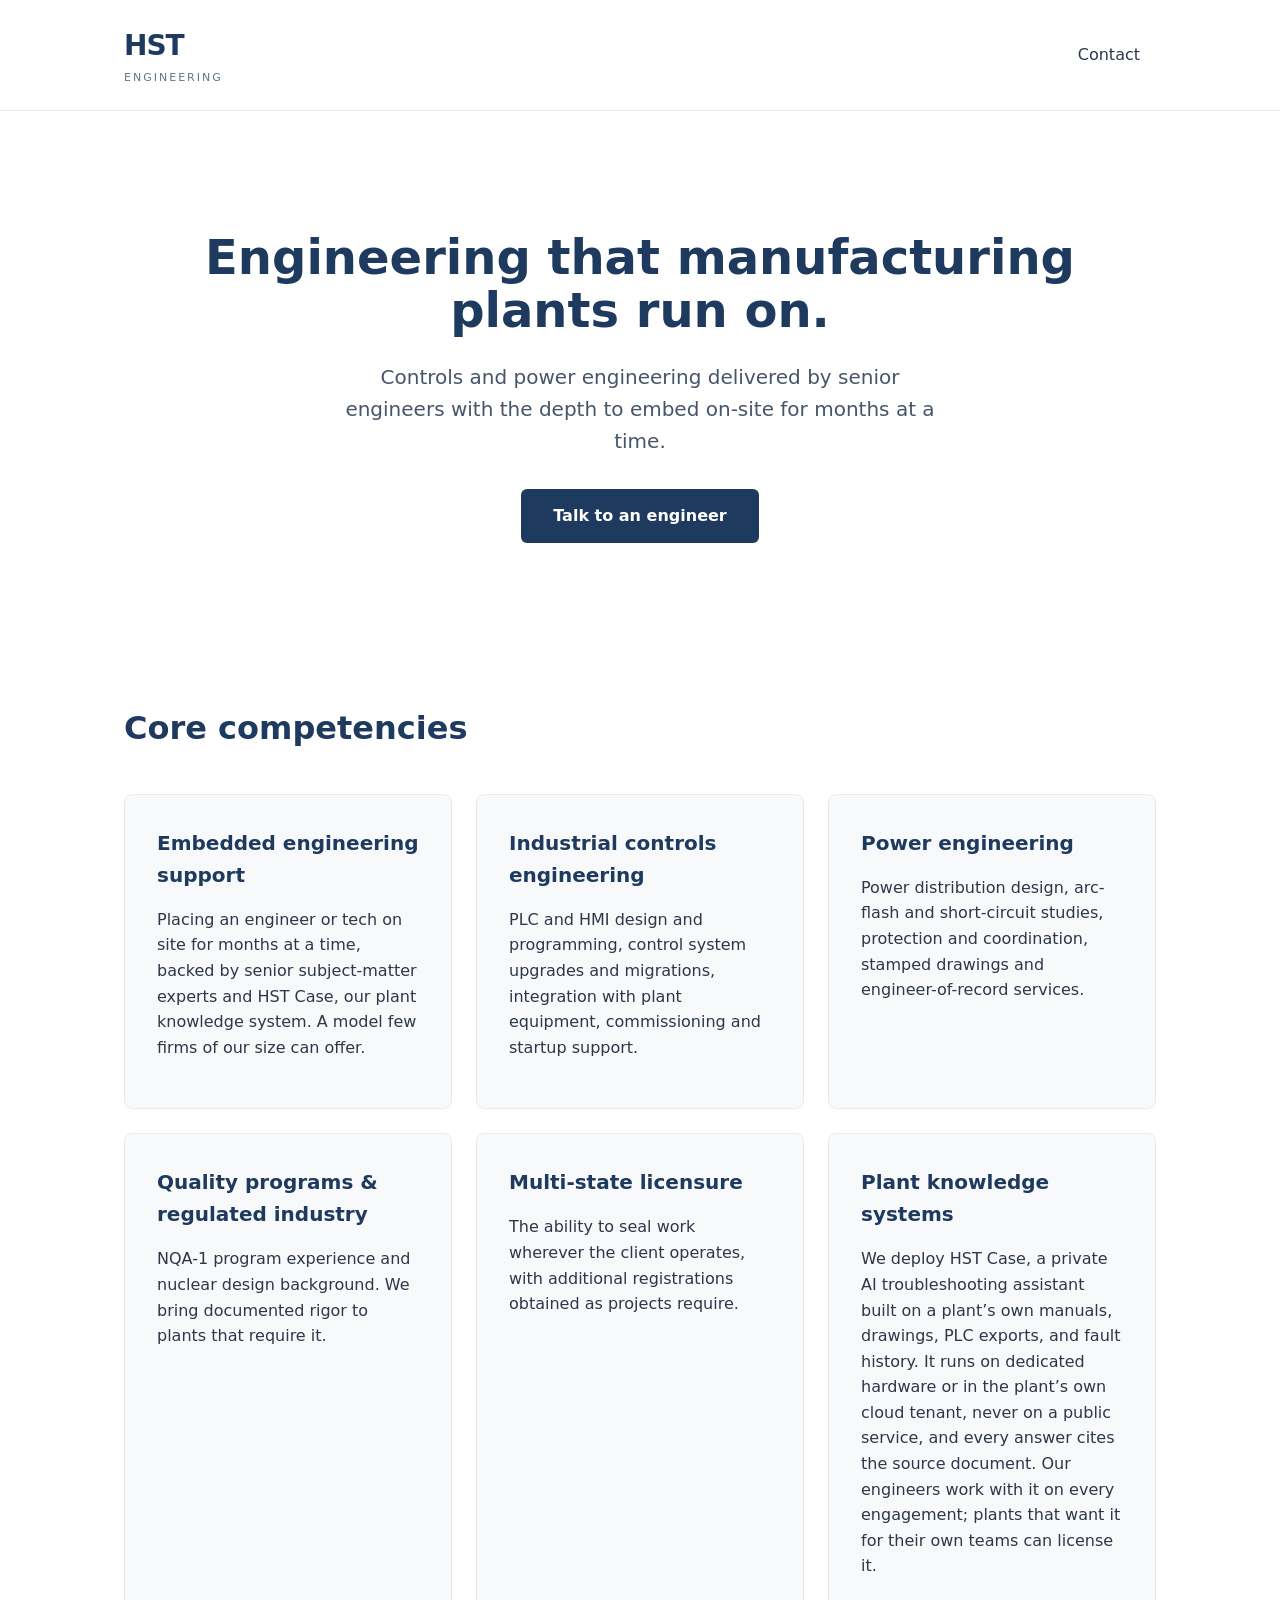
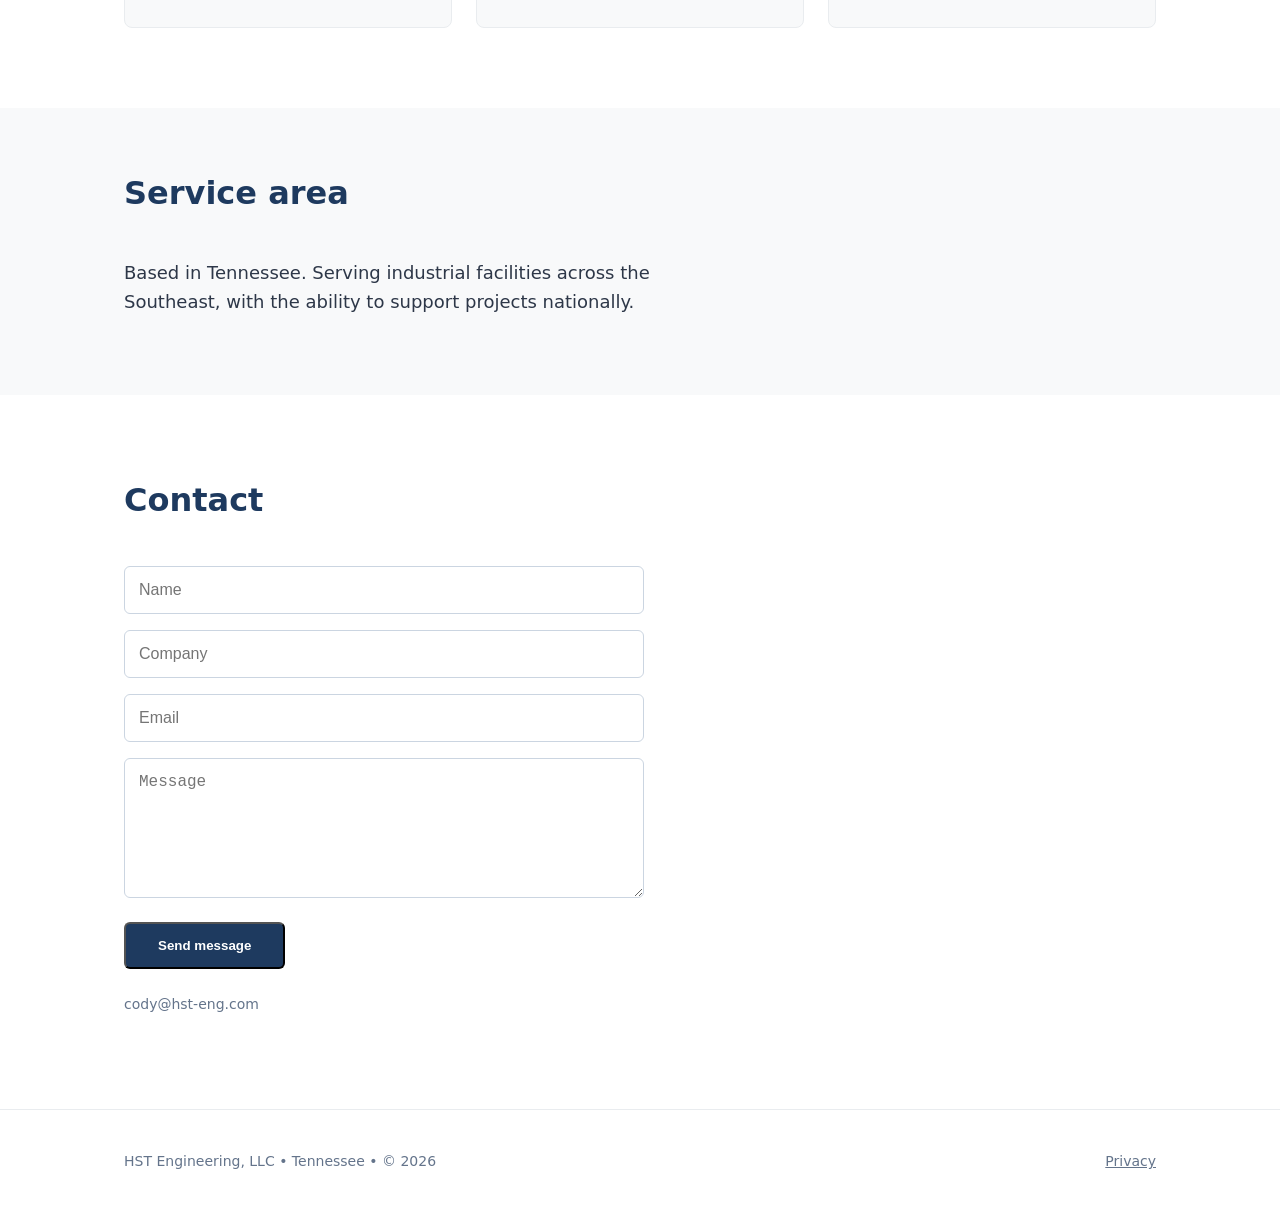
==== index.html @ 7bcbe350 "Change contact email to cody@hst-eng.com" ====
<!DOCTYPE html>
<html lang="en">
<head>
    <meta charset="UTF-8">
    <meta name="viewport" content="width=device-width, initial-scale=1.0">
    <title>HST Engineering | Engineering that manufacturing plants run on.</title>
    <meta name="description" content="Tennessee-based industrial engineering firm providing controls and power engineering to manufacturing plants across the Southeast.">
    <meta property="og:title" content="HST Engineering, LLC">
    <meta property="og:description" content="Engineering that manufacturing plants run on.">
    <meta property="og:type" content="website">
    
    <!-- Favicon (Option 2 - matches wordmark font) -->
    <link rel="icon" href="data:image/svg+xml,%3Csvg xmlns='http://www.w3.org/2000/svg' viewBox='0 0 100 100'%3E%3Ctext y='82' font-size='78' font-weight='700' fill='%231e3a5f' font-family='system-ui, -apple-system, sans-serif'%3EHST%3C/text%3E%3C/svg%3E">
    <style>
        :root {
            --deep-blue: #1e3a5f;
            --charcoal: #2d3748;
            --off-white: #f8f9fa;
            --light-gray: #e9ecef;
        }
        * { box-sizing: border-box; }
        body {
            font-family: system-ui, -apple-system, BlinkMacSystemFont, "Segoe UI", Roboto, sans-serif;
            margin: 0;
            line-height: 1.6;
            color: var(--charcoal);
            background: white;
        }
        .container {
            max-width: 1080px;
            margin: 0 auto;
            padding: 0 24px;
        }
        header {
            padding: 24px 0;
            border-bottom: 1px solid var(--light-gray);
        }
        .header-content {
            display: flex;
            justify-content: space-between;
            align-items: center;
        }
        .logo {
            display: flex;
            align-items: center;
            gap: 12px;
        }
        .logo-text {
            font-size: 28px;
            font-weight: 700;
            letter-spacing: -1px;
            color: var(--deep-blue);
        }
        .logo-sub {
            font-size: 11px;
            font-weight: 500;
            letter-spacing: 2px;
            color: #64748b;
            text-transform: uppercase;
        }
        nav a {
            color: var(--charcoal);
            text-decoration: none;
            font-weight: 500;
            padding: 8px 16px;
        }
        nav a:hover {
            color: var(--deep-blue);
        }
        .hero {
            padding: 120px 0 80px;
            text-align: center;
        }
        .hero h1 {
            font-size: 48px;
            font-weight: 700;
            line-height: 1.1;
            margin: 0 0 24px;
            color: var(--deep-blue);
        }
        .hero p {
            font-size: 20px;
            max-width: 620px;
            margin: 0 auto 32px;
            color: #475569;
        }
        .btn {
            display: inline-block;
            background: var(--deep-blue);
            color: white;
            padding: 14px 32px;
            text-decoration: none;
            font-weight: 600;
            border-radius: 6px;
            transition: all 0.2s ease;
        }
        .btn:hover {
            background: #162d4a;
            transform: translateY(-1px);
        }
        section {
            padding: 80px 0;
        }
        h2 {
            font-size: 32px;
            font-weight: 700;
            color: var(--deep-blue);
            margin: 0 0 40px;
        }
        .competencies {
            display: grid;
            grid-template-columns: repeat(auto-fit, minmax(320px, 1fr));
            gap: 24px;
        }
        .card {
            background: var(--off-white);
            padding: 32px;
            border-radius: 8px;
            border: 1px solid var(--light-gray);
        }
        .card h3 {
            font-size: 20px;
            margin: 0 0 12px;
            color: var(--deep-blue);
        }
        .service-area {
            background: var(--off-white);
            padding: 60px 0;
        }
        .contact-form {
            max-width: 520px;
        }
        input, textarea {
            width: 100%;
            padding: 14px;
            border: 1px solid #cbd5e1;
            border-radius: 6px;
            font-size: 16px;
            margin-bottom: 16px;
        }
        textarea { min-height: 140px; resize: vertical; }
        footer {
            padding: 40px 0;
            border-top: 1px solid var(--light-gray);
            font-size: 14px;
            color: #64748b;
        }
        .footer-content {
            display: flex;
            justify-content: space-between;
            align-items: center;
            flex-wrap: wrap;
            gap: 12px;
        }
    </style>
</head>
<body>
    <!-- Header -->
    <header>
        <div class="container">
            <div class="header-content">
                <div class="logo">
                    <div>
                        <div class="logo-text">HST</div>
                        <div class="logo-sub">Engineering</div>
                    </div>
                </div>
                <nav>
                    <a href="#contact">Contact</a>
                </nav>
            </div>
        </div>
    </header>

    <!-- Hero -->
    <section class="hero">
        <div class="container">
            <h1>Engineering that manufacturing plants run on.</h1>
            <p>Controls and power engineering delivered by senior engineers with the depth to embed on-site for months at a time.</p>
            <a href="#contact" class="btn">Talk to an engineer</a>
        </div>
    </section>

    <!-- Competencies -->
    <section id="competencies">
        <div class="container">
            <h2>Core competencies</h2>
            <div class="competencies">
                <div class="card">
                    <h3>Embedded engineering support</h3>
                    <p>Placing an engineer or tech on site for months at a time, backed by senior subject-matter experts and HST Case, our plant knowledge system. A model few firms of our size can offer.</p>
                </div>
                <div class="card">
                    <h3>Industrial controls engineering</h3>
                    <p>PLC and HMI design and programming, control system upgrades and migrations, integration with plant equipment, commissioning and startup support.</p>
                </div>
                <div class="card">
                    <h3>Power engineering</h3>
                    <p>Power distribution design, arc-flash and short-circuit studies, protection and coordination, stamped drawings and engineer-of-record services.</p>
                </div>
                <div class="card">
                    <h3>Quality programs & regulated industry</h3>
                    <p>NQA-1 program experience and nuclear design background. We bring documented rigor to plants that require it.</p>
                </div>
                <div class="card">
                    <h3>Multi-state licensure</h3>
                    <p>The ability to seal work wherever the client operates, with additional registrations obtained as projects require.</p>
                </div>
                <div class="card">
                    <h3>Plant knowledge systems</h3>
                    <p>We deploy HST Case, a private AI troubleshooting assistant built on a plant’s own manuals, drawings, PLC exports, and fault history. It runs on dedicated hardware or in the plant’s own cloud tenant, never on a public service, and every answer cites the source document. Our engineers work with it on every engagement; plants that want it for their own teams can license it.</p>
                </div>
            </div>
        </div>
    </section>

    <!-- Service Area -->
    <section class="service-area">
        <div class="container">
            <h2>Service area</h2>
            <p style="max-width: 620px; font-size: 18px;">Based in Tennessee. Serving industrial facilities across the Southeast, with the ability to support projects nationally.</p>
        </div>
    </section>

    <!-- Contact -->
    <section id="contact">
        <div class="container">
            <h2>Contact</h2>
            <div class="contact-form">
                <form action="https://formspree.io/f/your-form-id" method="POST">
                    <input type="text" name="name" placeholder="Name" required>
                    <input type="text" name="company" placeholder="Company">
                    <input type="email" name="email" placeholder="Email" required>
                    <textarea name="message" placeholder="Message" required></textarea>
                    <button type="submit" class="btn">Send message</button>
                </form>
                <p style="margin-top: 24px; font-size: 14px; color: #64748b;">
                    cody@hst-eng.com
                </p>
            </div>
        </div>
    </section>

    <footer>
        <div class="container">
            <div class="footer-content">
                <div>HST Engineering, LLC • Tennessee • © 2026</div>
                <div><a href="#" style="color: #64748b;">Privacy</a></div>
            </div>
        </div>
    </footer>
</body>
</html>
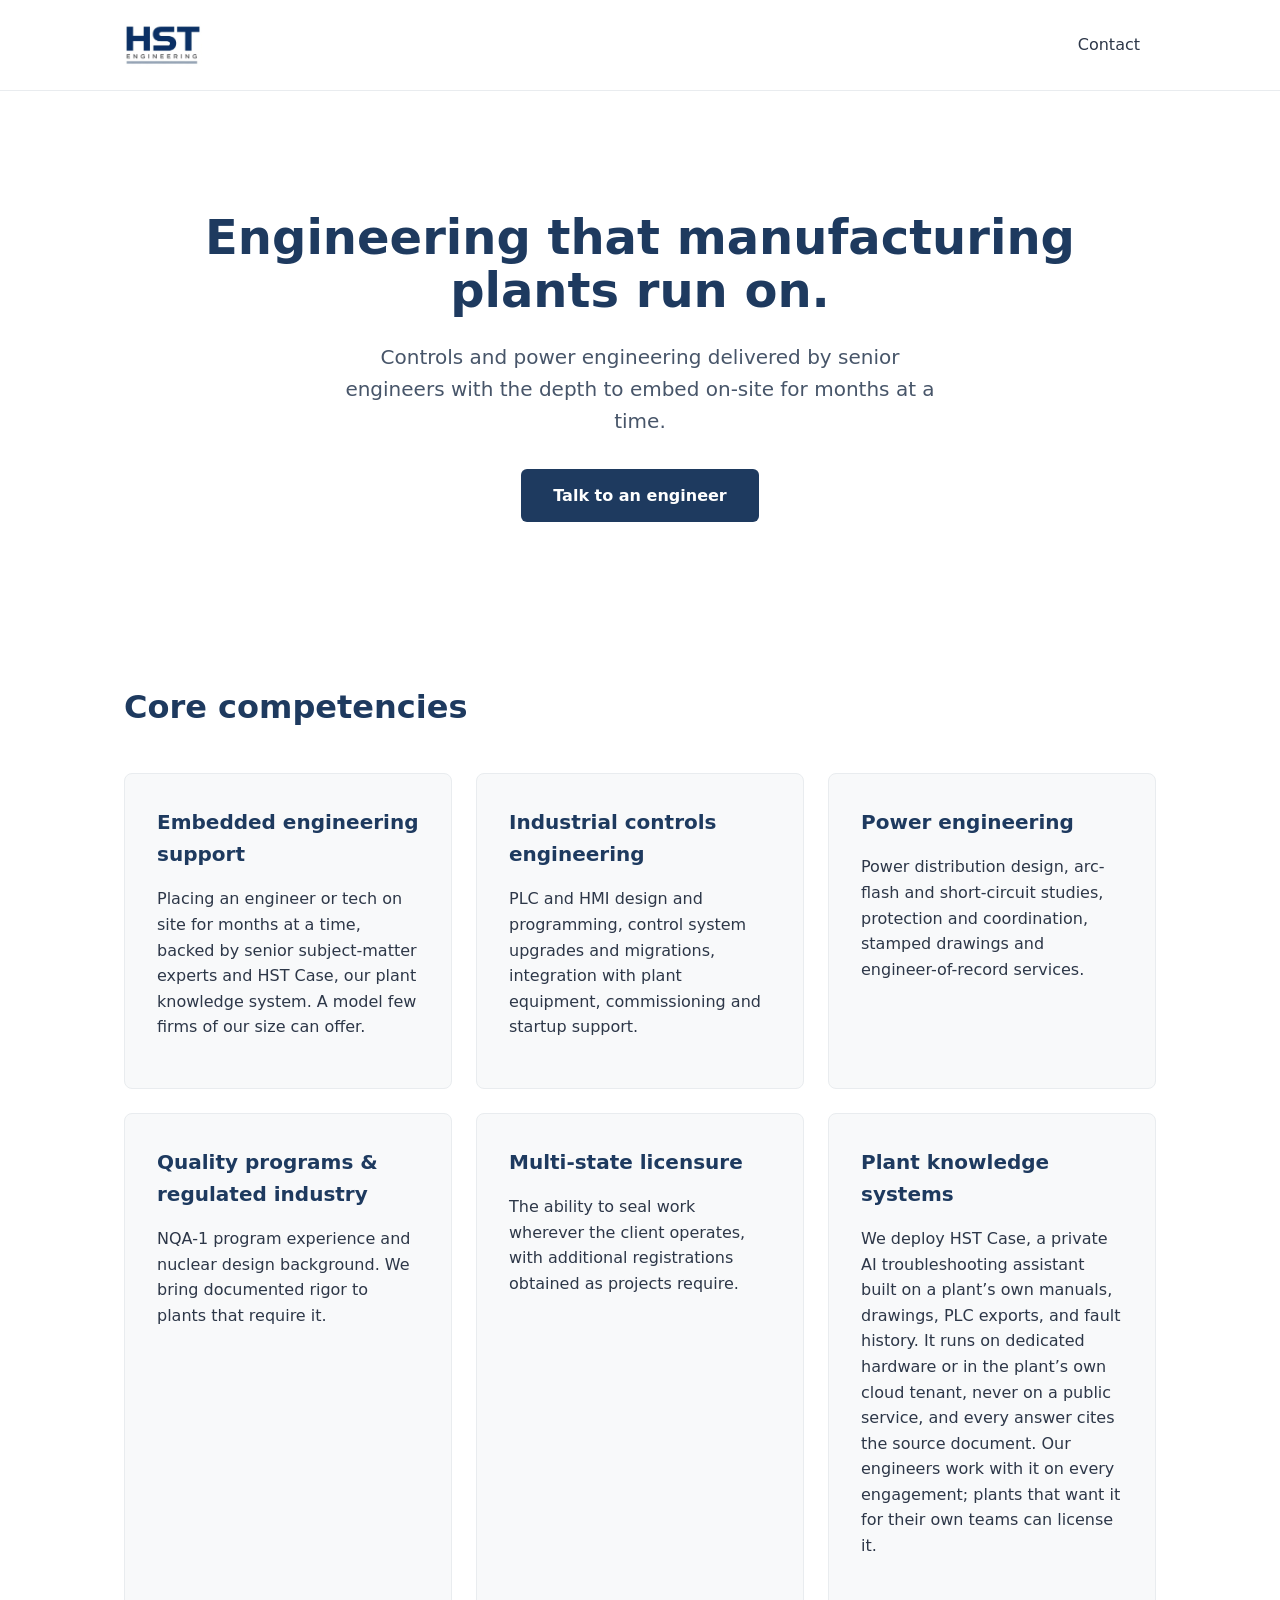
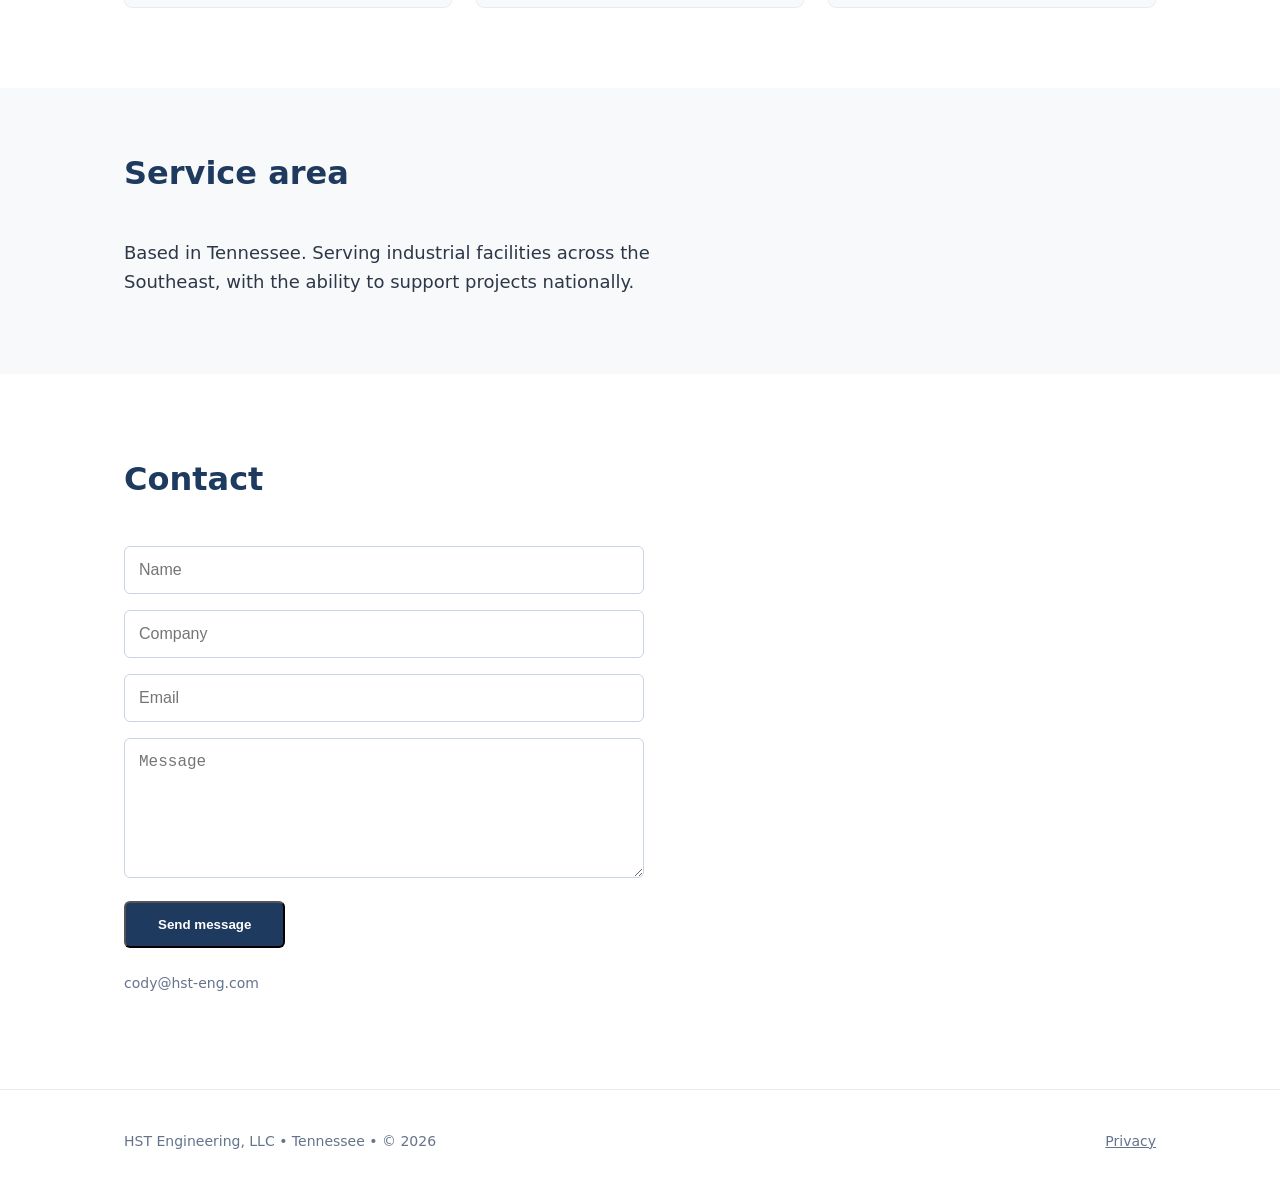
==== commit e8dddfc6: "Replace text logo with new HST Engineering logo image" ====
--- a/index.html
+++ b/index.html
@@ -160,10 +160,7 @@
         <div class="container">
             <div class="header-content">
                 <div class="logo">
-                    <div>
-                        <div class="logo-text">HST</div>
-                        <div class="logo-sub">Engineering</div>
-                    </div>
+                    <img src="logo.jpg" alt="HST Engineering" style="height: 42px; width: auto;">
                 </div>
                 <nav>
                     <a href="#contact">Contact</a>
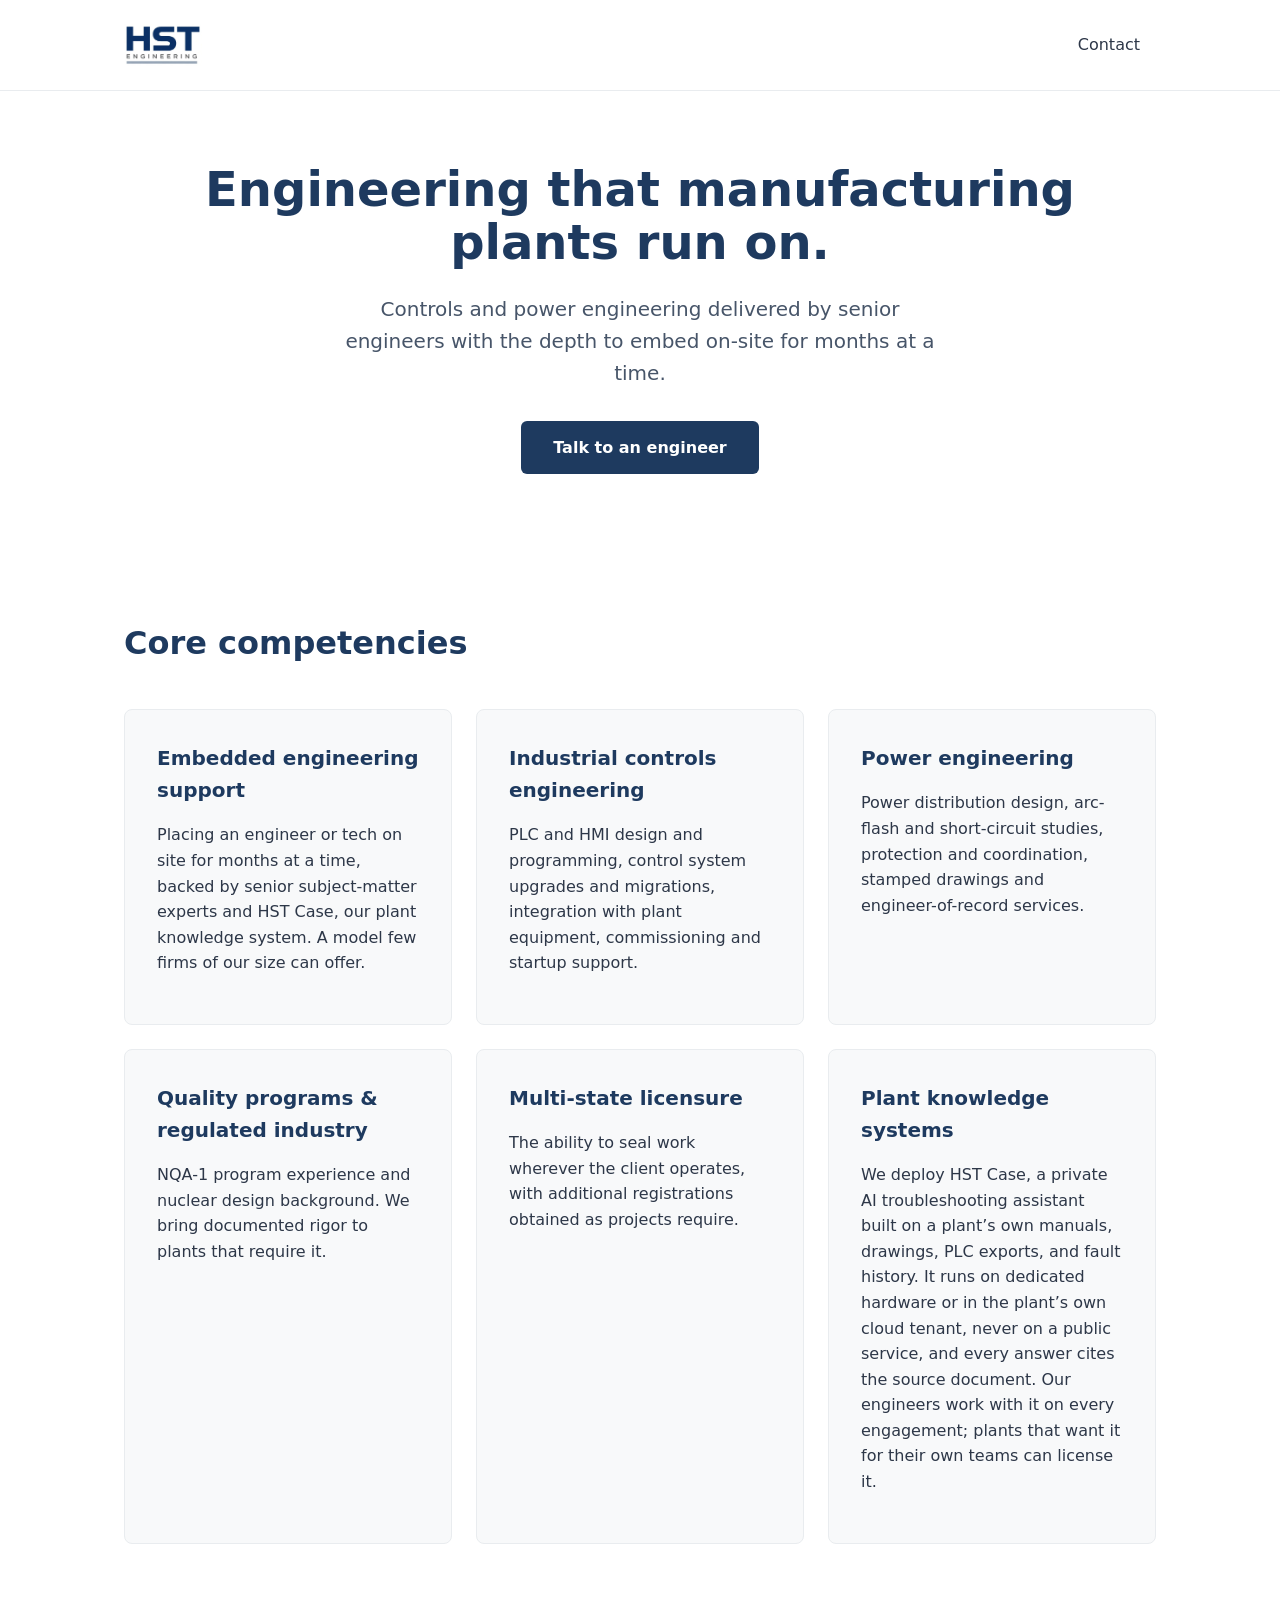
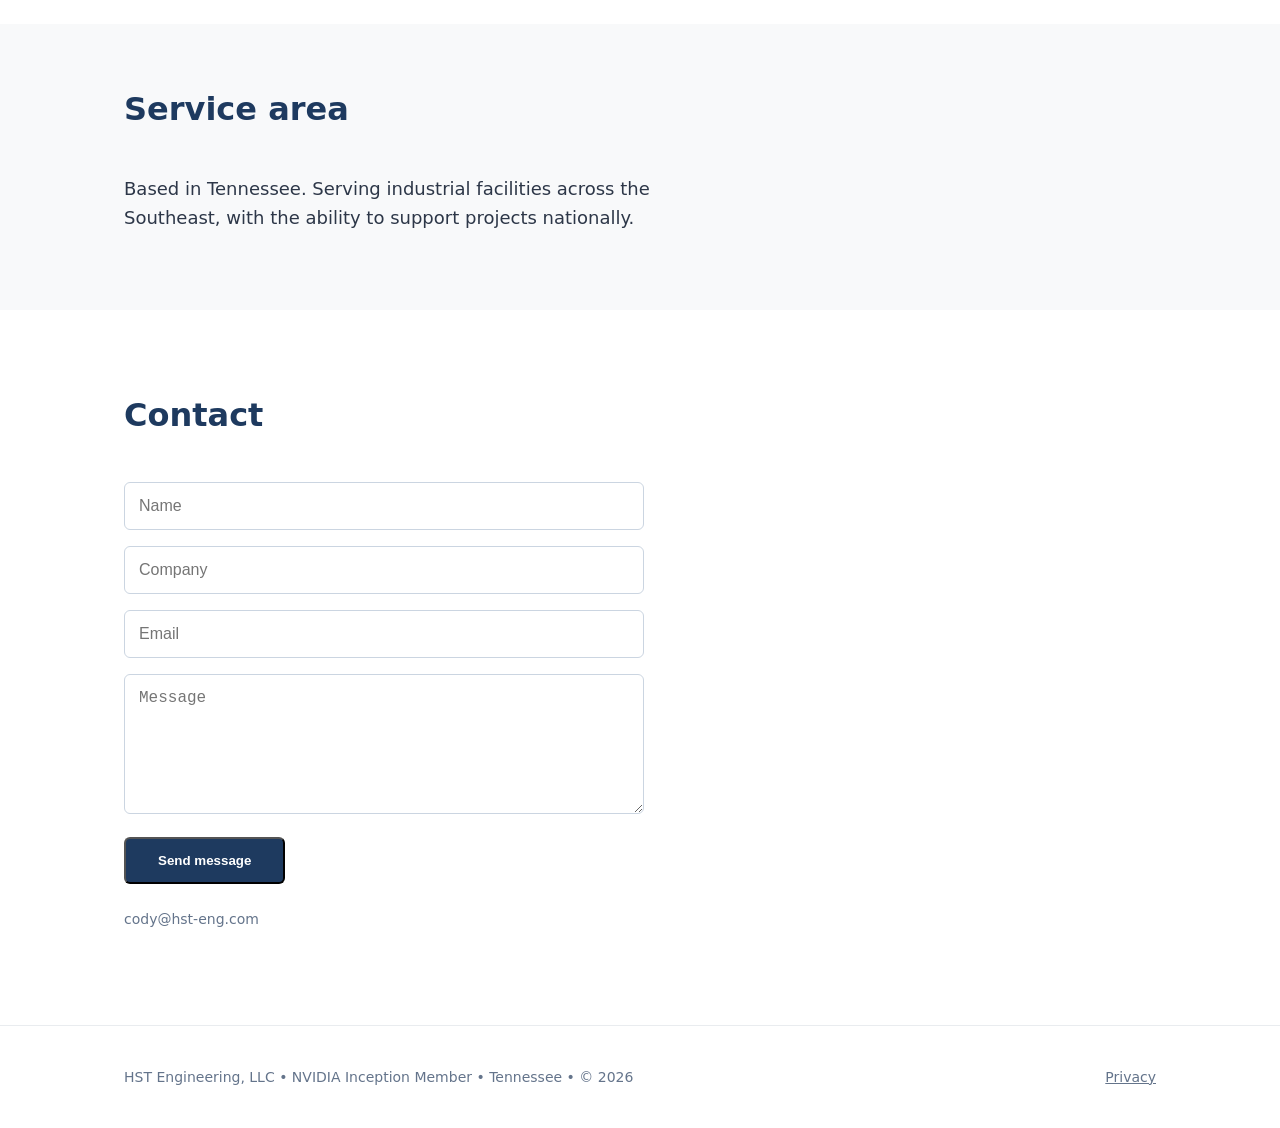
==== commit 811e12d9: "Add NVIDIA Inception Member to footer" ====
--- a/index.html
+++ b/index.html
@@ -68,7 +68,7 @@
             color: var(--deep-blue);
         }
         .hero {
-            padding: 120px 0 80px;
+            padding: 72px 0 64px;
             text-align: center;
         }
         .hero h1 {
@@ -241,7 +241,7 @@
     <footer>
         <div class="container">
             <div class="footer-content">
-                <div>HST Engineering, LLC • Tennessee • © 2026</div>
+                <div>HST Engineering, LLC • NVIDIA Inception Member • Tennessee • © 2026</div>
                 <div><a href="#" style="color: #64748b;">Privacy</a></div>
             </div>
         </div>
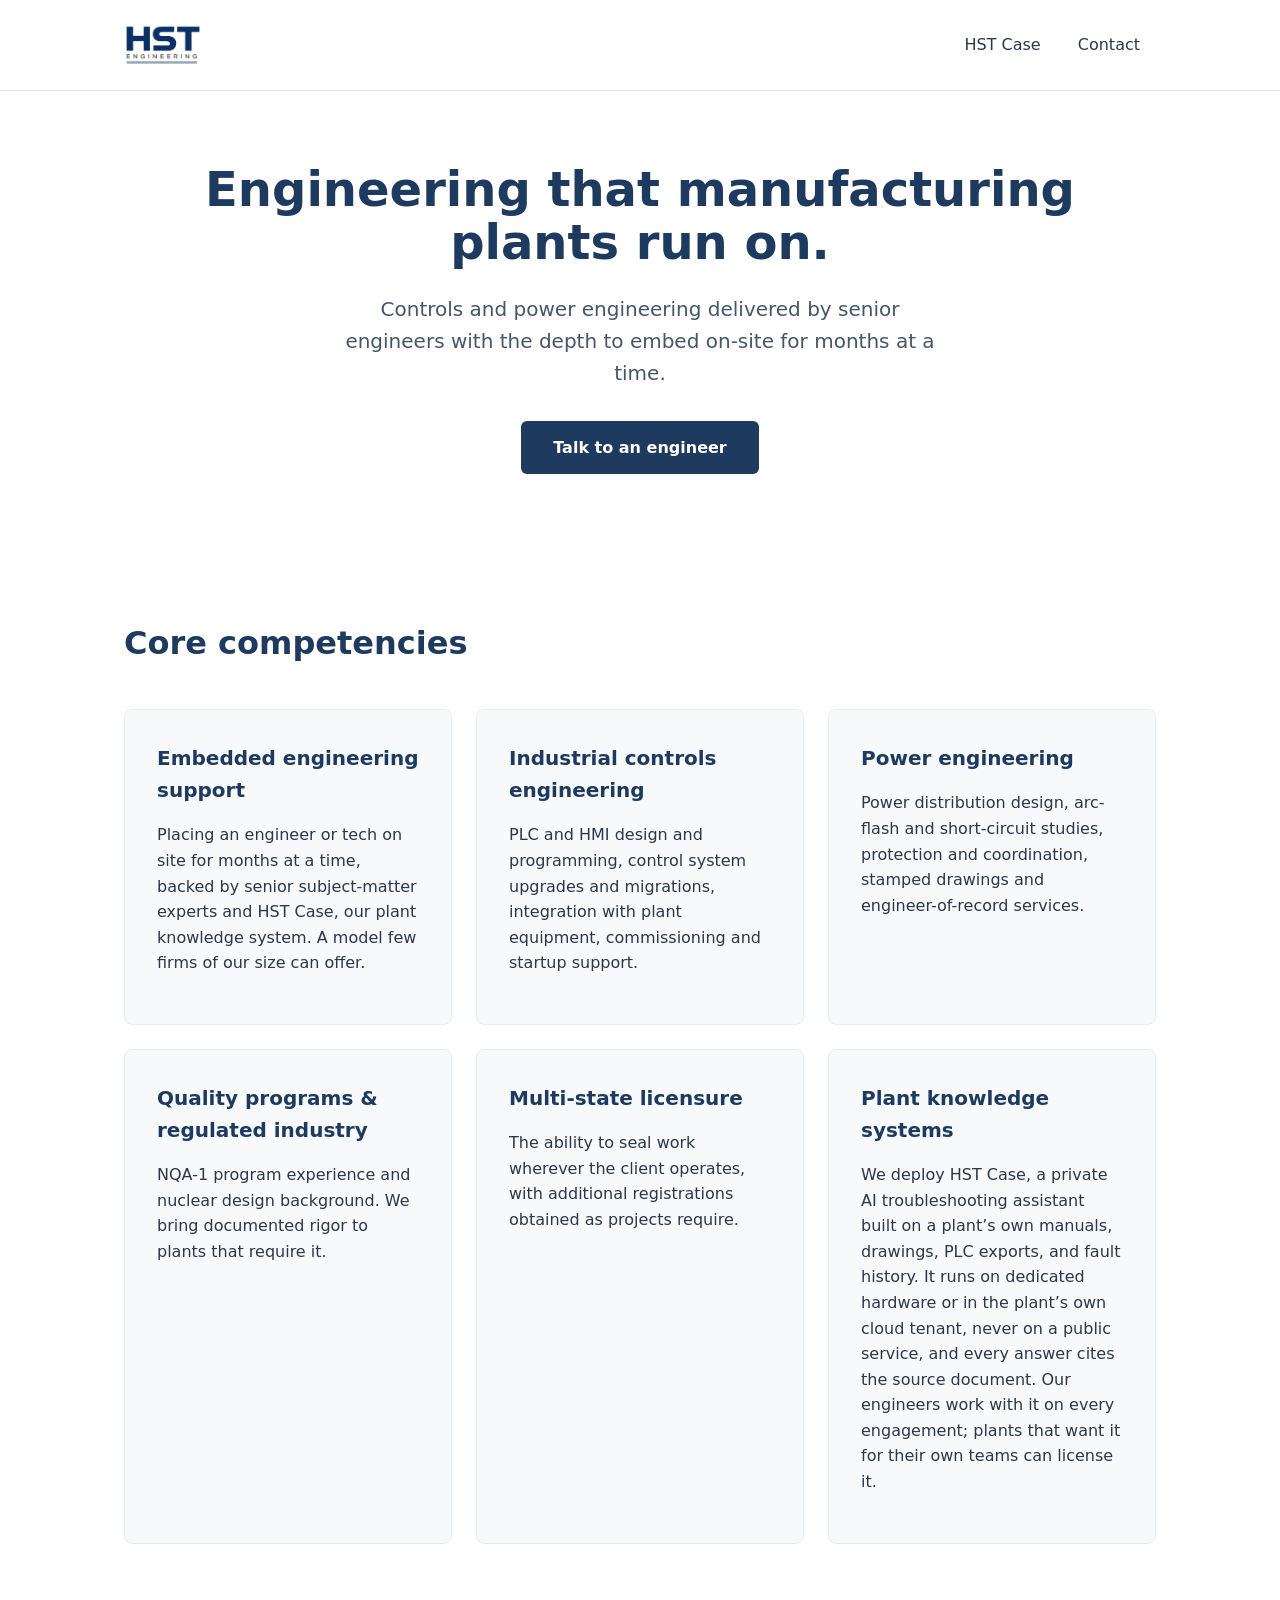
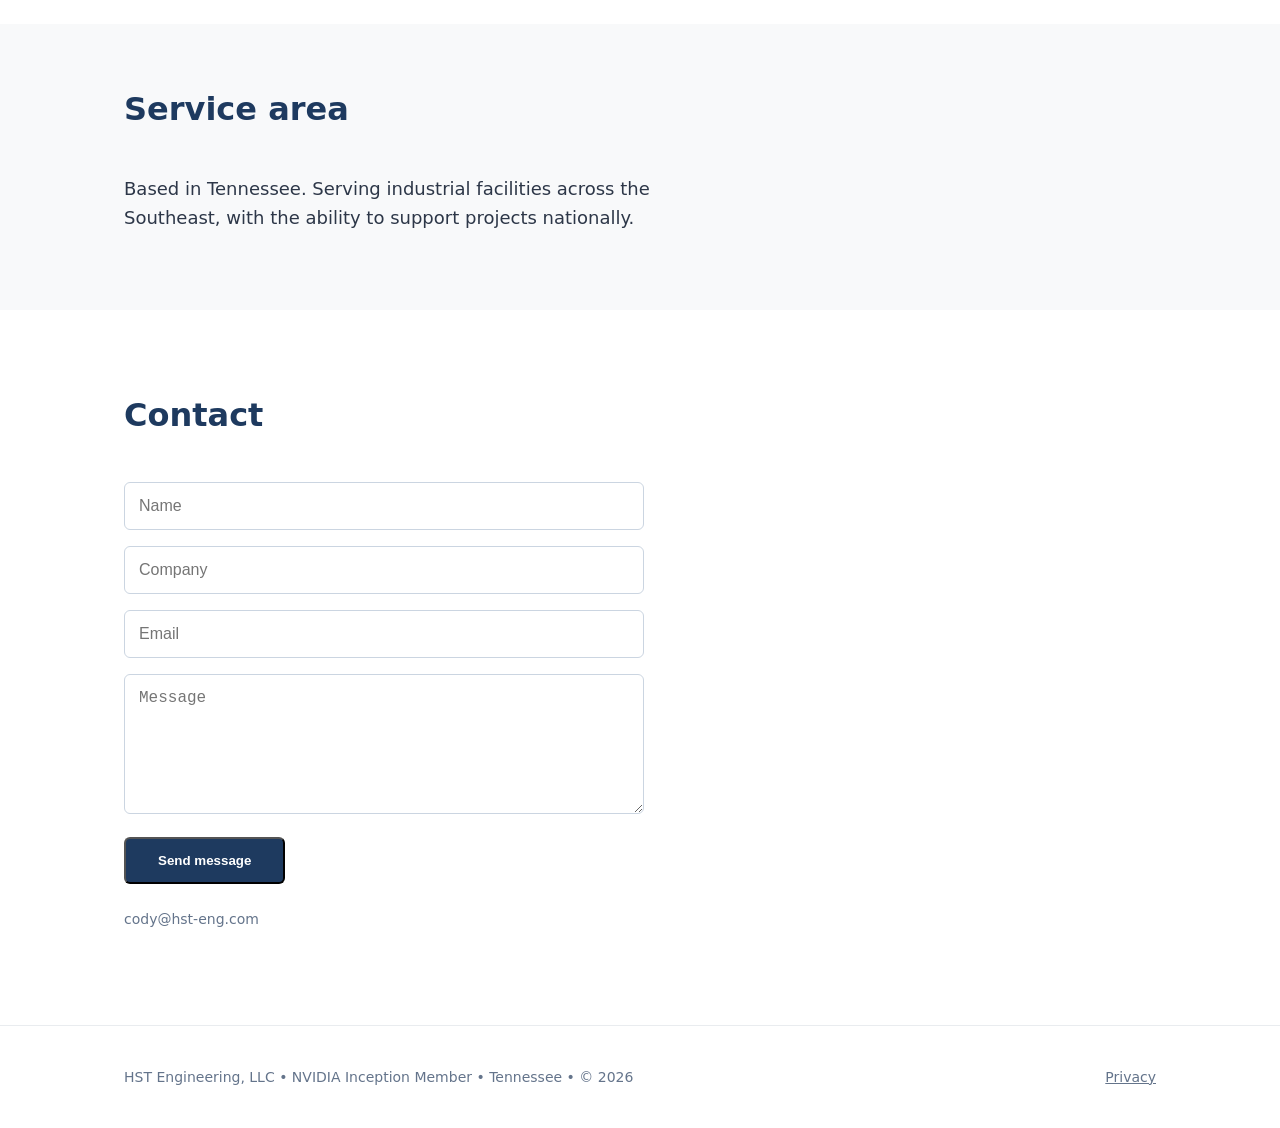
==== commit fca24f0b: "Add HST Case page at /case + update nav" ====
--- a/index.html
+++ b/index.html
@@ -163,6 +163,7 @@
                     <img src="logo.jpg" alt="HST Engineering" style="height: 42px; width: auto;">
                 </div>
                 <nav>
+                    <a href="/case">HST Case</a>
                     <a href="#contact">Contact</a>
                 </nav>
             </div>
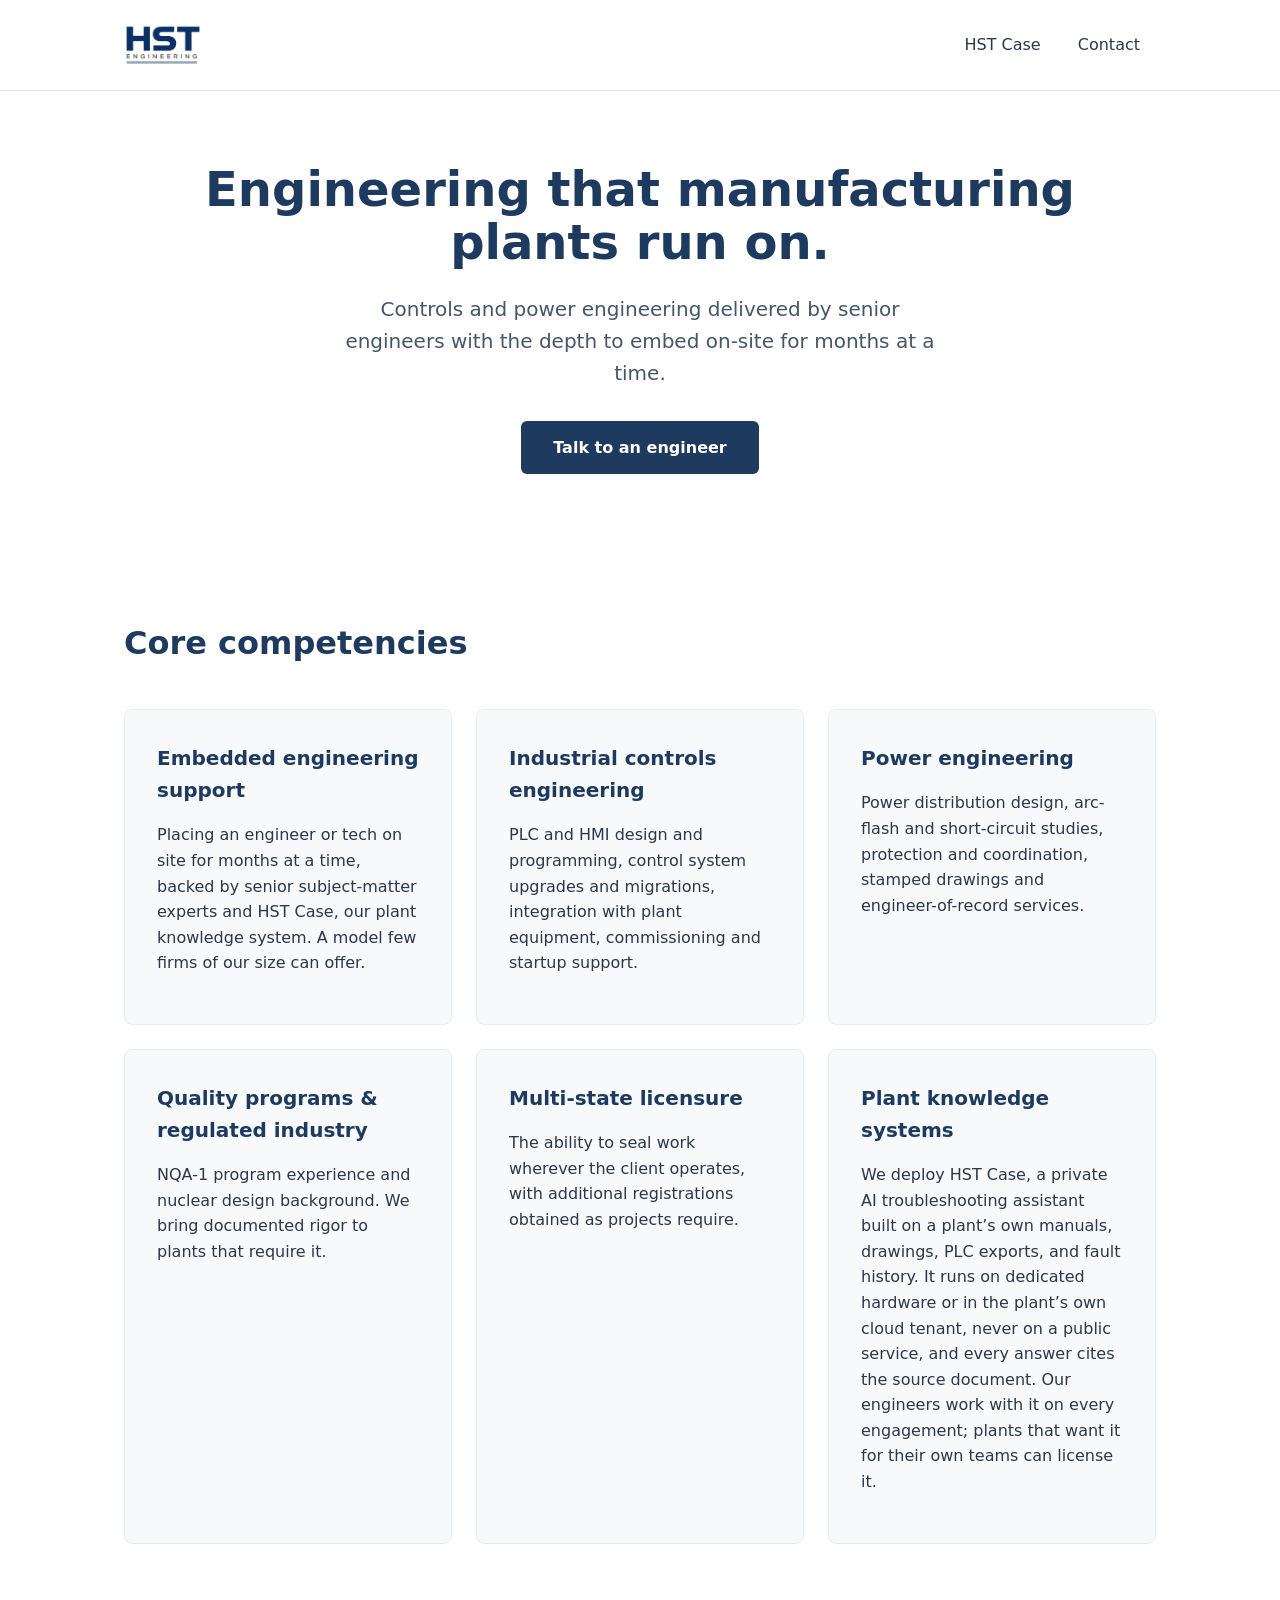
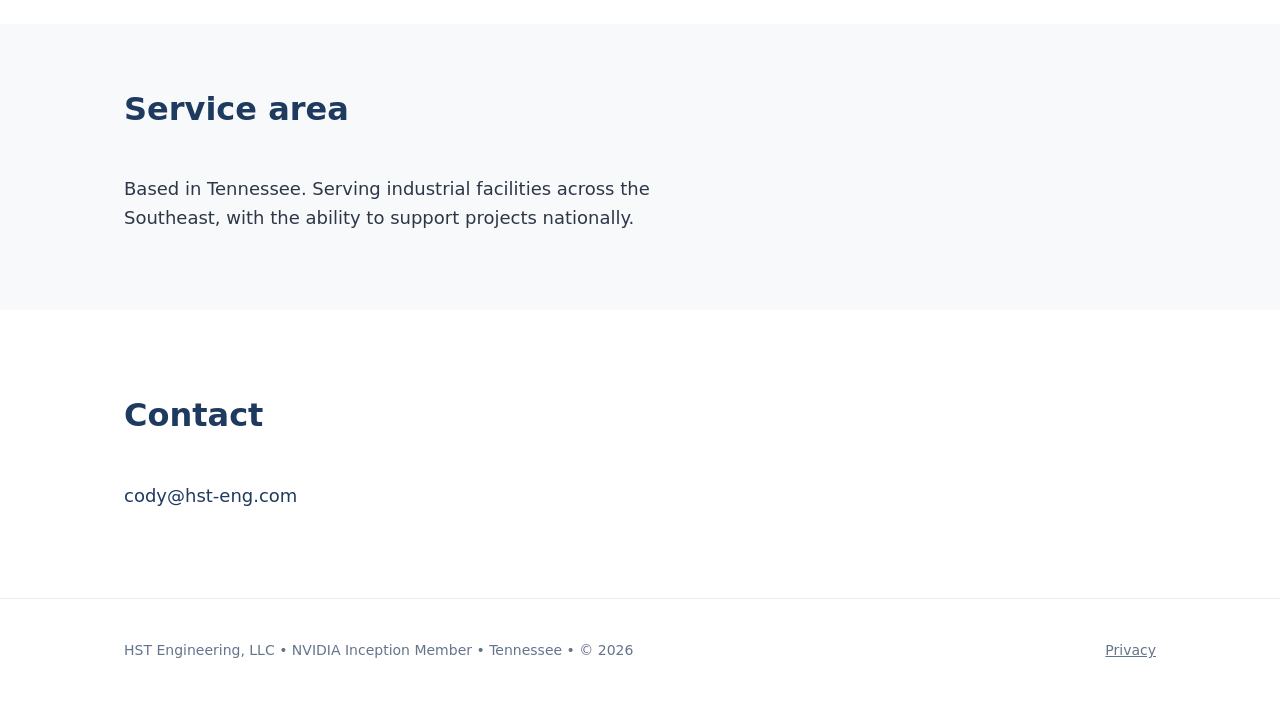
==== commit f6d556d5: "Remove contact form (placeholder), keep email only" ====
--- a/index.html
+++ b/index.html
@@ -224,16 +224,9 @@
     <section id="contact">
         <div class="container">
             <h2>Contact</h2>
-            <div class="contact-form">
-                <form action="https://formspree.io/f/your-form-id" method="POST">
-                    <input type="text" name="name" placeholder="Name" required>
-                    <input type="text" name="company" placeholder="Company">
-                    <input type="email" name="email" placeholder="Email" required>
-                    <textarea name="message" placeholder="Message" required></textarea>
-                    <button type="submit" class="btn">Send message</button>
-                </form>
-                <p style="margin-top: 24px; font-size: 14px; color: #64748b;">
-                    cody@hst-eng.com
+            <div>
+                <p style="font-size: 18px; margin: 0 0 8px;">
+                    <a href="mailto:cody@hst-eng.com" style="color: var(--deep-blue); text-decoration: none;">cody@hst-eng.com</a>
                 </p>
             </div>
         </div>
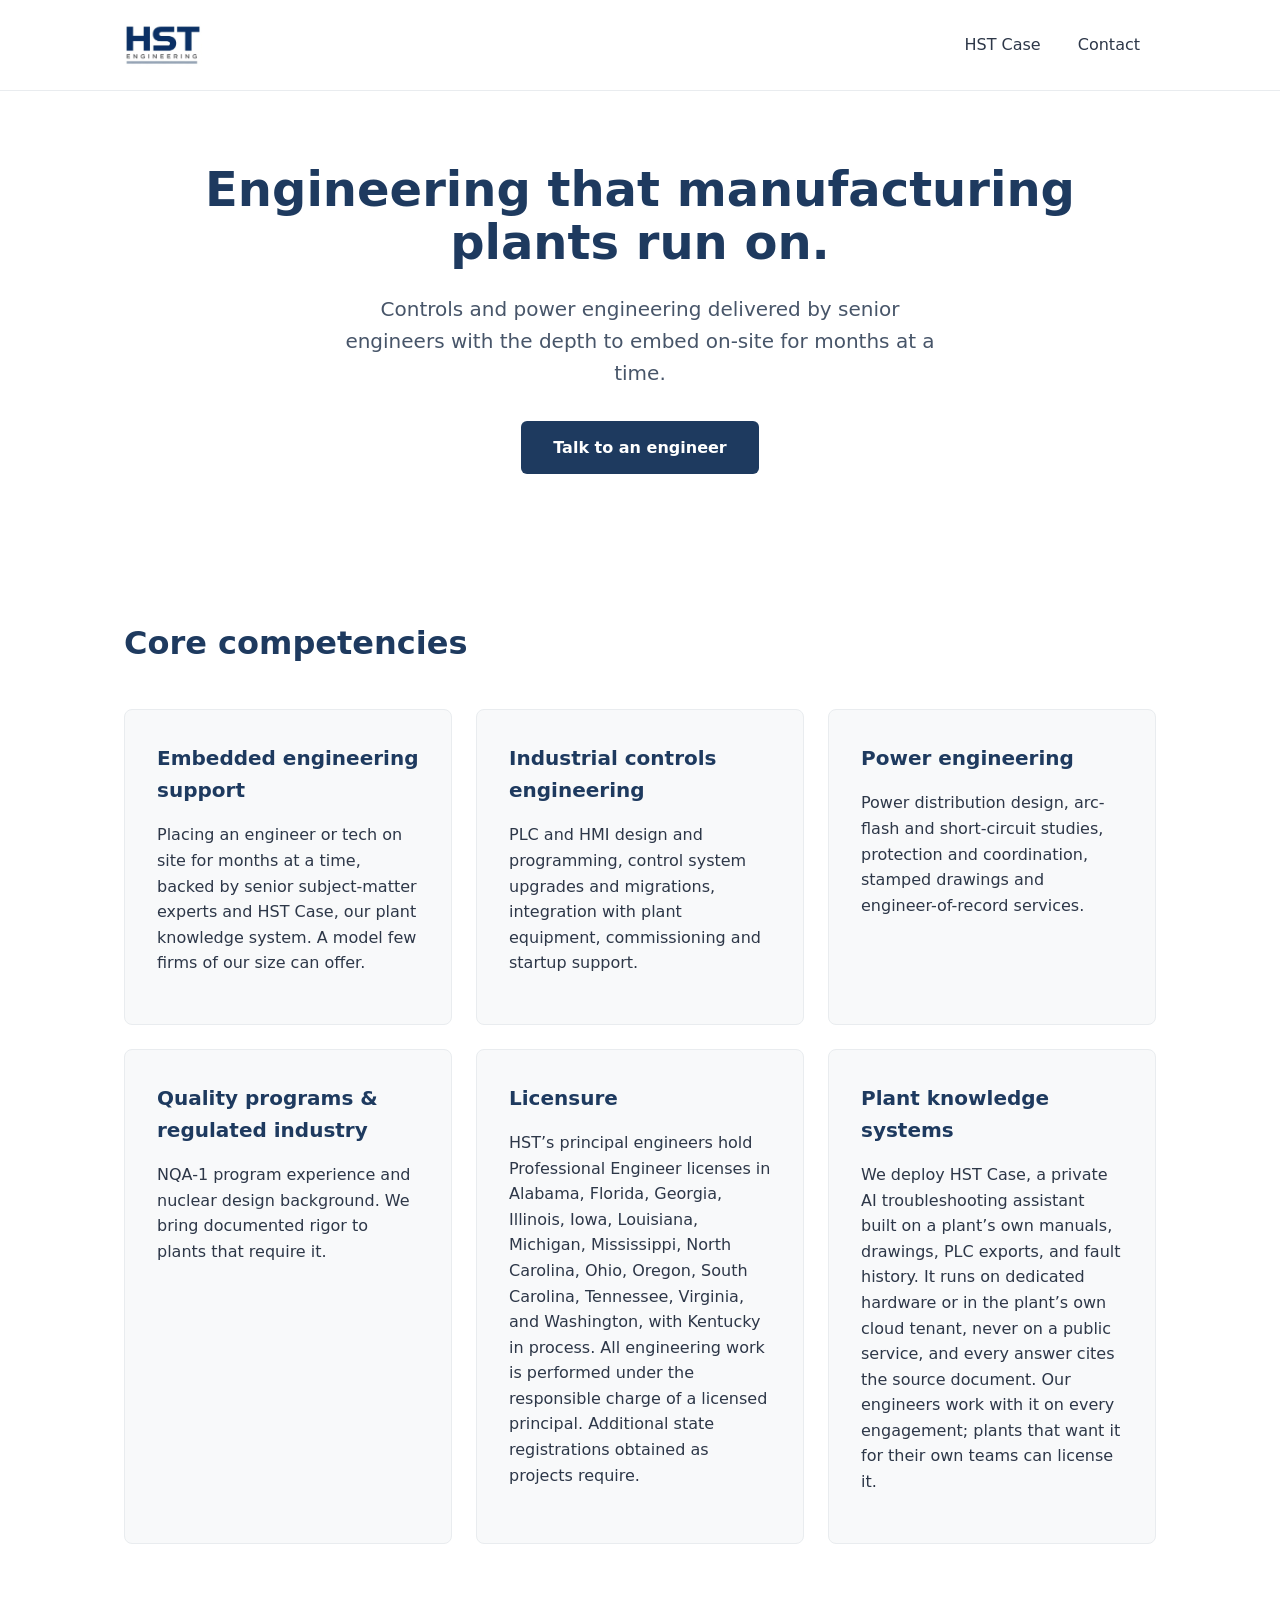
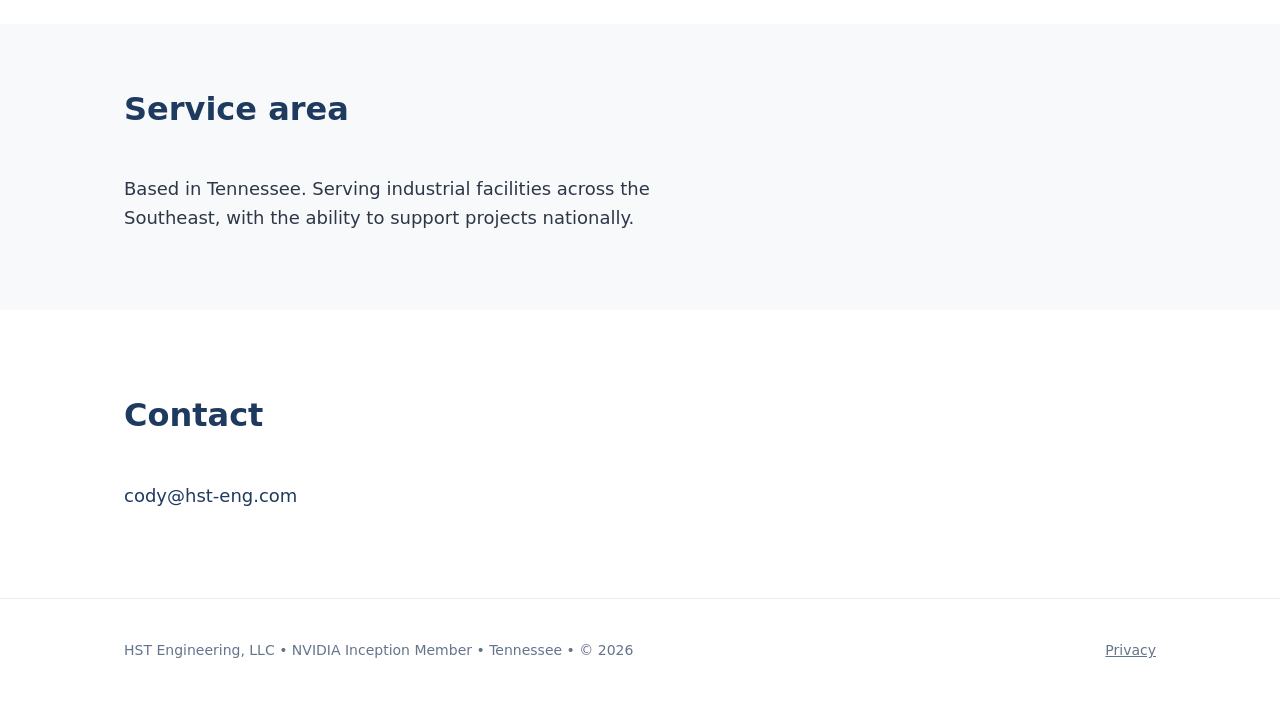
==== commit eeaa89aa: "Update Licensure card with full state list" ====
--- a/index.html
+++ b/index.html
@@ -201,8 +201,8 @@
                     <p>NQA-1 program experience and nuclear design background. We bring documented rigor to plants that require it.</p>
                 </div>
                 <div class="card">
-                    <h3>Multi-state licensure</h3>
-                    <p>The ability to seal work wherever the client operates, with additional registrations obtained as projects require.</p>
+                    <h3>Licensure</h3>
+                    <p>HST’s principal engineers hold Professional Engineer licenses in Alabama, Florida, Georgia, Illinois, Iowa, Louisiana, Michigan, Mississippi, North Carolina, Ohio, Oregon, South Carolina, Tennessee, Virginia, and Washington, with Kentucky in process. All engineering work is performed under the responsible charge of a licensed principal. Additional state registrations obtained as projects require.</p>
                 </div>
                 <div class="card">
                     <h3>Plant knowledge systems</h3>
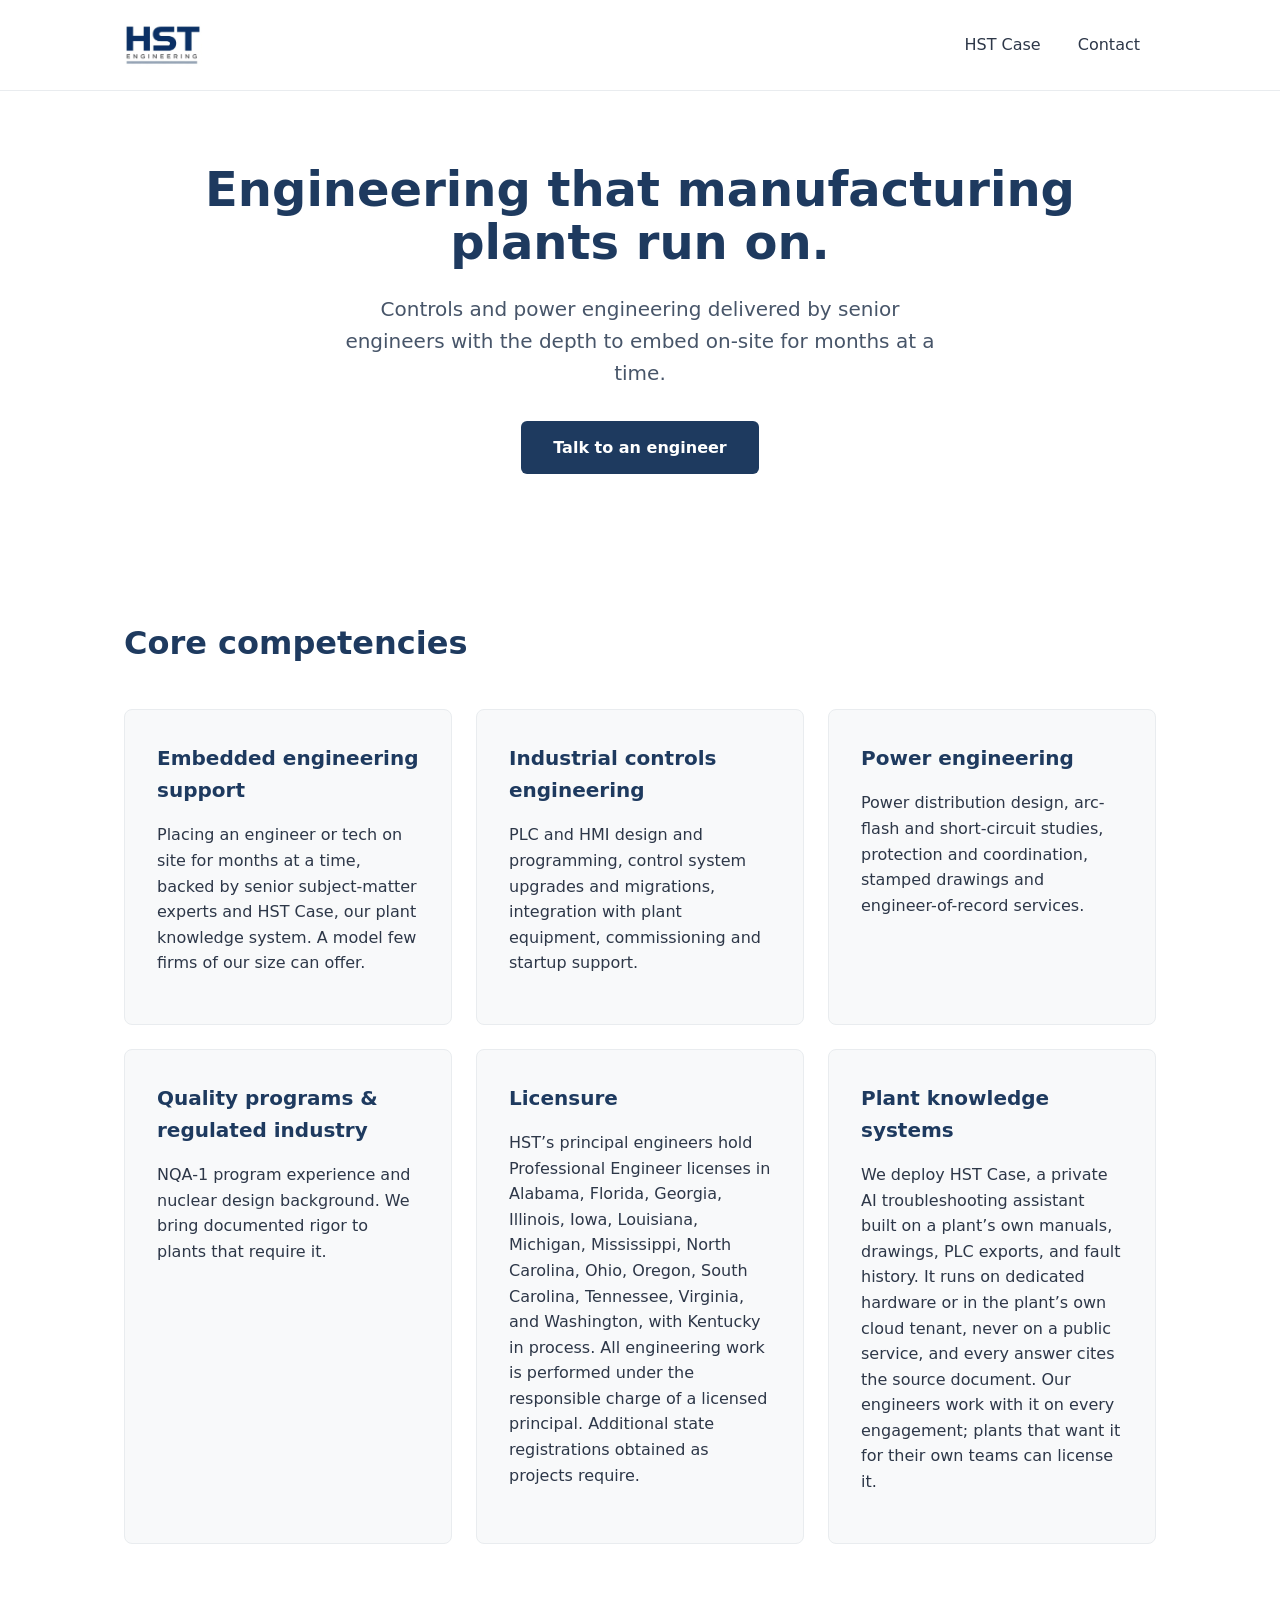
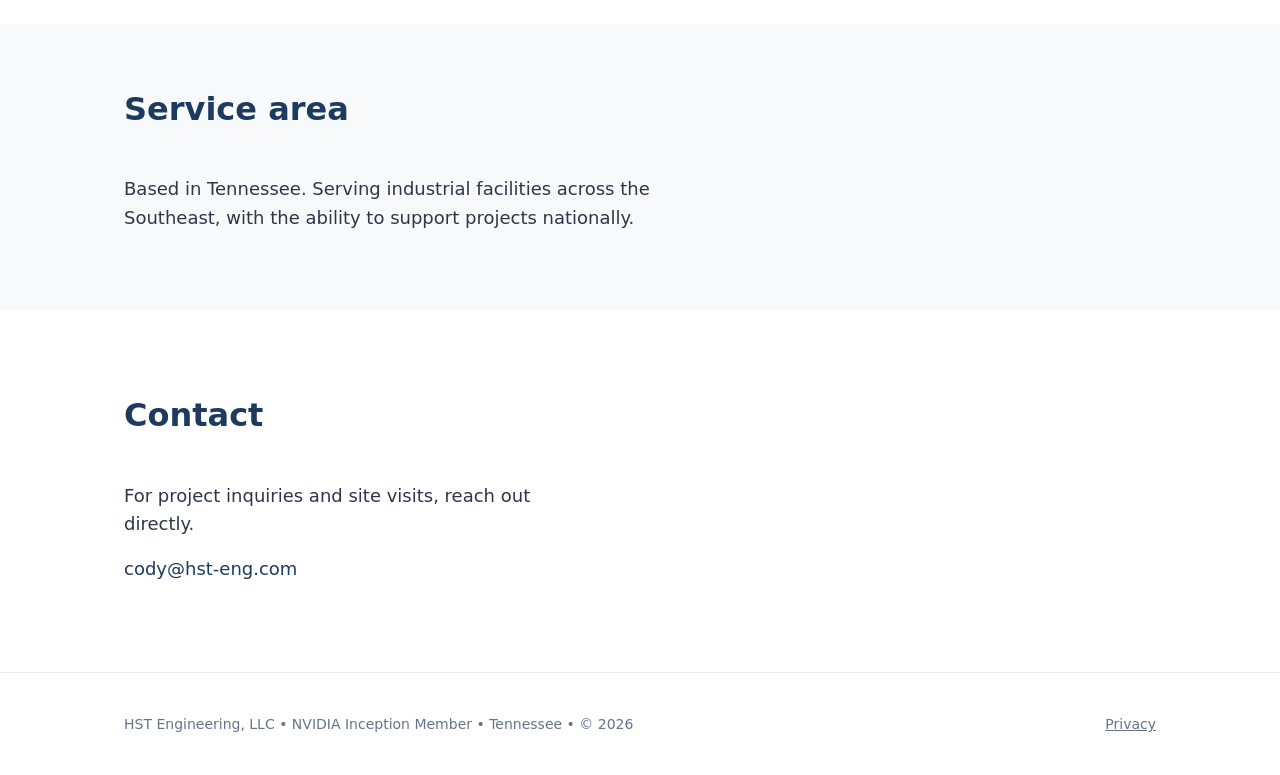
==== commit a6768f1e: "Improve contact section with short context line" ====
--- a/index.html
+++ b/index.html
@@ -225,6 +225,9 @@
         <div class="container">
             <h2>Contact</h2>
             <div>
+                <p style="max-width: 420px; font-size: 18px; margin-bottom: 16px;">
+                    For project inquiries and site visits, reach out directly.
+                </p>
                 <p style="font-size: 18px; margin: 0 0 8px;">
                     <a href="mailto:cody@hst-eng.com" style="color: var(--deep-blue); text-decoration: none;">cody@hst-eng.com</a>
                 </p>
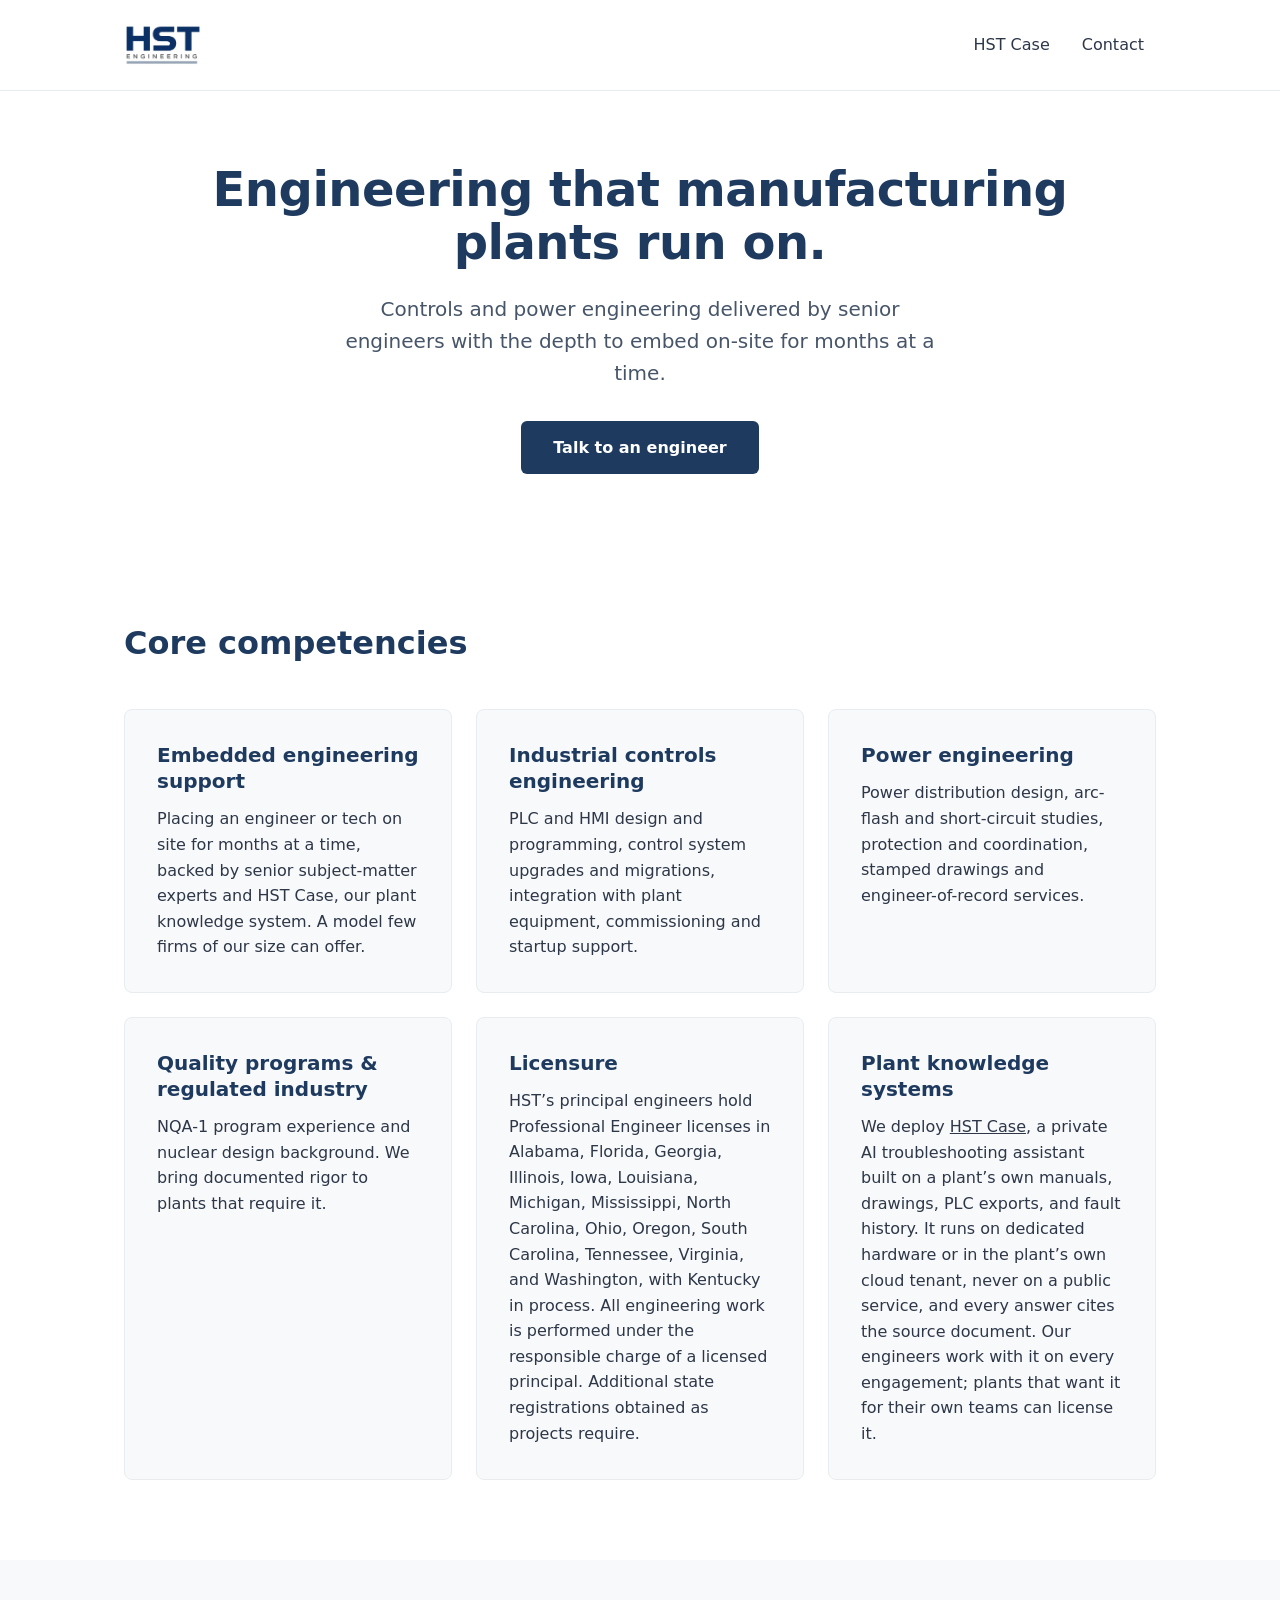
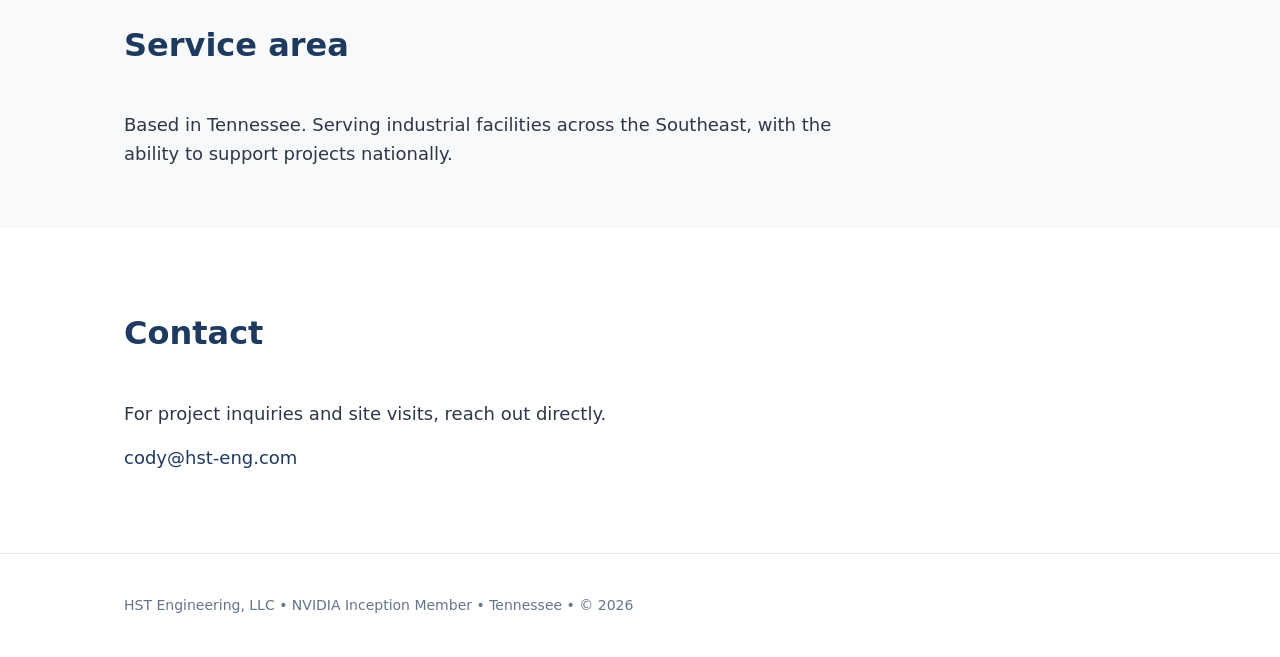
==== commit 03a7b1a6: "Polish site: shared stylesheet, mobile layout, cleanup - Move duplicated page CSS into /styles.css -" ====
--- a/index.html
+++ b/index.html
@@ -8,160 +8,15 @@
     <meta property="og:title" content="HST Engineering, LLC">
     <meta property="og:description" content="Engineering that manufacturing plants run on.">
     <meta property="og:type" content="website">
-    
-    <!-- Favicon (Option 2 - matches wordmark font) -->
+    <meta name="theme-color" content="#1e3a5f">
     <link rel="icon" href="data:image/svg+xml,%3Csvg xmlns='http://www.w3.org/2000/svg' viewBox='0 0 100 100'%3E%3Ctext y='82' font-size='78' font-weight='700' fill='%231e3a5f' font-family='system-ui, -apple-system, sans-serif'%3EHST%3C/text%3E%3C/svg%3E">
-    <style>
-        :root {
-            --deep-blue: #1e3a5f;
-            --charcoal: #2d3748;
-            --off-white: #f8f9fa;
-            --light-gray: #e9ecef;
-        }
-        * { box-sizing: border-box; }
-        body {
-            font-family: system-ui, -apple-system, BlinkMacSystemFont, "Segoe UI", Roboto, sans-serif;
-            margin: 0;
-            line-height: 1.6;
-            color: var(--charcoal);
-            background: white;
-        }
-        .container {
-            max-width: 1080px;
-            margin: 0 auto;
-            padding: 0 24px;
-        }
-        header {
-            padding: 24px 0;
-            border-bottom: 1px solid var(--light-gray);
-        }
-        .header-content {
-            display: flex;
-            justify-content: space-between;
-            align-items: center;
-        }
-        .logo {
-            display: flex;
-            align-items: center;
-            gap: 12px;
-        }
-        .logo-text {
-            font-size: 28px;
-            font-weight: 700;
-            letter-spacing: -1px;
-            color: var(--deep-blue);
-        }
-        .logo-sub {
-            font-size: 11px;
-            font-weight: 500;
-            letter-spacing: 2px;
-            color: #64748b;
-            text-transform: uppercase;
-        }
-        nav a {
-            color: var(--charcoal);
-            text-decoration: none;
-            font-weight: 500;
-            padding: 8px 16px;
-        }
-        nav a:hover {
-            color: var(--deep-blue);
-        }
-        .hero {
-            padding: 72px 0 64px;
-            text-align: center;
-        }
-        .hero h1 {
-            font-size: 48px;
-            font-weight: 700;
-            line-height: 1.1;
-            margin: 0 0 24px;
-            color: var(--deep-blue);
-        }
-        .hero p {
-            font-size: 20px;
-            max-width: 620px;
-            margin: 0 auto 32px;
-            color: #475569;
-        }
-        .btn {
-            display: inline-block;
-            background: var(--deep-blue);
-            color: white;
-            padding: 14px 32px;
-            text-decoration: none;
-            font-weight: 600;
-            border-radius: 6px;
-            transition: all 0.2s ease;
-        }
-        .btn:hover {
-            background: #162d4a;
-            transform: translateY(-1px);
-        }
-        section {
-            padding: 80px 0;
-        }
-        h2 {
-            font-size: 32px;
-            font-weight: 700;
-            color: var(--deep-blue);
-            margin: 0 0 40px;
-        }
-        .competencies {
-            display: grid;
-            grid-template-columns: repeat(auto-fit, minmax(320px, 1fr));
-            gap: 24px;
-        }
-        .card {
-            background: var(--off-white);
-            padding: 32px;
-            border-radius: 8px;
-            border: 1px solid var(--light-gray);
-        }
-        .card h3 {
-            font-size: 20px;
-            margin: 0 0 12px;
-            color: var(--deep-blue);
-        }
-        .service-area {
-            background: var(--off-white);
-            padding: 60px 0;
-        }
-        .contact-form {
-            max-width: 520px;
-        }
-        input, textarea {
-            width: 100%;
-            padding: 14px;
-            border: 1px solid #cbd5e1;
-            border-radius: 6px;
-            font-size: 16px;
-            margin-bottom: 16px;
-        }
-        textarea { min-height: 140px; resize: vertical; }
-        footer {
-            padding: 40px 0;
-            border-top: 1px solid var(--light-gray);
-            font-size: 14px;
-            color: #64748b;
-        }
-        .footer-content {
-            display: flex;
-            justify-content: space-between;
-            align-items: center;
-            flex-wrap: wrap;
-            gap: 12px;
-        }
-    </style>
+    <link rel="stylesheet" href="/styles.css">
 </head>
 <body>
-    <!-- Header -->
     <header>
         <div class="container">
             <div class="header-content">
-                <div class="logo">
-                    <img src="logo.jpg" alt="HST Engineering" style="height: 42px; width: auto;">
-                </div>
+                <a href="/" class="logo"><img src="/logo.jpg" alt="HST Engineering" width="78" height="42"></a>
                 <nav>
                     <a href="/case">HST Case</a>
                     <a href="#contact">Contact</a>
@@ -170,78 +25,71 @@
         </div>
     </header>
 
-    <!-- Hero -->
-    <section class="hero">
-        <div class="container">
-            <h1>Engineering that manufacturing plants run on.</h1>
-            <p>Controls and power engineering delivered by senior engineers with the depth to embed on-site for months at a time.</p>
-            <a href="#contact" class="btn">Talk to an engineer</a>
-        </div>
-    </section>
+    <main>
+        <!-- Hero -->
+        <section class="hero">
+            <div class="container">
+                <h1>Engineering that manufacturing plants run on.</h1>
+                <p>Controls and power engineering delivered by senior engineers with the depth to embed on-site for months at a time.</p>
+                <a href="#contact" class="btn">Talk to an engineer</a>
+            </div>
+        </section>
 
-    <!-- Competencies -->
-    <section id="competencies">
-        <div class="container">
-            <h2>Core competencies</h2>
-            <div class="competencies">
-                <div class="card">
-                    <h3>Embedded engineering support</h3>
-                    <p>Placing an engineer or tech on site for months at a time, backed by senior subject-matter experts and HST Case, our plant knowledge system. A model few firms of our size can offer.</p>
-                </div>
-                <div class="card">
-                    <h3>Industrial controls engineering</h3>
-                    <p>PLC and HMI design and programming, control system upgrades and migrations, integration with plant equipment, commissioning and startup support.</p>
-                </div>
-                <div class="card">
-                    <h3>Power engineering</h3>
-                    <p>Power distribution design, arc-flash and short-circuit studies, protection and coordination, stamped drawings and engineer-of-record services.</p>
-                </div>
-                <div class="card">
-                    <h3>Quality programs & regulated industry</h3>
-                    <p>NQA-1 program experience and nuclear design background. We bring documented rigor to plants that require it.</p>
-                </div>
-                <div class="card">
-                    <h3>Licensure</h3>
-                    <p>HST’s principal engineers hold Professional Engineer licenses in Alabama, Florida, Georgia, Illinois, Iowa, Louisiana, Michigan, Mississippi, North Carolina, Ohio, Oregon, South Carolina, Tennessee, Virginia, and Washington, with Kentucky in process. All engineering work is performed under the responsible charge of a licensed principal. Additional state registrations obtained as projects require.</p>
-                </div>
-                <div class="card">
-                    <h3>Plant knowledge systems</h3>
-                    <p>We deploy HST Case, a private AI troubleshooting assistant built on a plant’s own manuals, drawings, PLC exports, and fault history. It runs on dedicated hardware or in the plant’s own cloud tenant, never on a public service, and every answer cites the source document. Our engineers work with it on every engagement; plants that want it for their own teams can license it.</p>
+        <!-- Competencies -->
+        <section id="competencies">
+            <div class="container">
+                <h2>Core competencies</h2>
+                <div class="competencies">
+                    <div class="card">
+                        <h3>Embedded engineering support</h3>
+                        <p>Placing an engineer or tech on site for months at a time, backed by senior subject-matter experts and HST Case, our plant knowledge system. A model few firms of our size can offer.</p>
+                    </div>
+                    <div class="card">
+                        <h3>Industrial controls engineering</h3>
+                        <p>PLC and HMI design and programming, control system upgrades and migrations, integration with plant equipment, commissioning and startup support.</p>
+                    </div>
+                    <div class="card">
+                        <h3>Power engineering</h3>
+                        <p>Power distribution design, arc-flash and short-circuit studies, protection and coordination, stamped drawings and engineer-of-record services.</p>
+                    </div>
+                    <div class="card">
+                        <h3>Quality programs &amp; regulated industry</h3>
+                        <p>NQA-1 program experience and nuclear design background. We bring documented rigor to plants that require it.</p>
+                    </div>
+                    <div class="card">
+                        <h3>Licensure</h3>
+                        <p>HST’s principal engineers hold Professional Engineer licenses in Alabama, Florida, Georgia, Illinois, Iowa, Louisiana, Michigan, Mississippi, North Carolina, Ohio, Oregon, South Carolina, Tennessee, Virginia, and Washington, with Kentucky in process. All engineering work is performed under the responsible charge of a licensed principal. Additional state registrations obtained as projects require.</p>
+                    </div>
+                    <div class="card">
+                        <h3>Plant knowledge systems</h3>
+                        <p>We deploy <a href="/case" style="color: inherit;">HST Case</a>, a private AI troubleshooting assistant built on a plant’s own manuals, drawings, PLC exports, and fault history. It runs on dedicated hardware or in the plant’s own cloud tenant, never on a public service, and every answer cites the source document. Our engineers work with it on every engagement; plants that want it for their own teams can license it.</p>
+                    </div>
                 </div>
             </div>
-        </div>
-    </section>
+        </section>
 
-    <!-- Service Area -->
-    <section class="service-area">
-        <div class="container">
-            <h2>Service area</h2>
-            <p style="max-width: 620px; font-size: 18px;">Based in Tennessee. Serving industrial facilities across the Southeast, with the ability to support projects nationally.</p>
-        </div>
-    </section>
+        <!-- Service area -->
+        <section class="band">
+            <div class="container">
+                <h2>Service area</h2>
+                <p class="lead">Based in Tennessee. Serving industrial facilities across the Southeast, with the ability to support projects nationally.</p>
+            </div>
+        </section>
 
-    <!-- Contact -->
-    <section id="contact">
-        <div class="container">
-            <h2>Contact</h2>
-            <div>
-                <p style="max-width: 420px; font-size: 18px; margin-bottom: 16px;">
-                    For project inquiries and site visits, reach out directly.
-                </p>
-                <p style="font-size: 18px; margin: 0 0 8px;">
-                    <a href="mailto:cody@hst-eng.com" style="color: var(--deep-blue); text-decoration: none;">cody@hst-eng.com</a>
-                </p>
+        <!-- Contact -->
+        <section id="contact">
+            <div class="container">
+                <h2>Contact</h2>
+                <p class="lead">For project inquiries and site visits, reach out directly.</p>
+                <p class="lead"><a href="mailto:cody@hst-eng.com" class="contact-email">cody@hst-eng.com</a></p>
             </div>
-        </div>
-    </section>
+        </section>
+    </main>
 
     <footer>
         <div class="container">
-            <div class="footer-content">
-                <div>HST Engineering, LLC • NVIDIA Inception Member • Tennessee • © 2026</div>
-                <div><a href="#" style="color: #64748b;">Privacy</a></div>
-            </div>
+            HST Engineering, LLC • NVIDIA Inception Member • Tennessee • © 2026
         </div>
     </footer>
 </body>
-</html>+</html>
--- a/styles.css
+++ b/styles.css
@@ -0,0 +1,204 @@
+:root {
+    --deep-blue: #1e3a5f;
+    --deep-blue-dark: #162d4a;
+    --charcoal: #2d3748;
+    --slate: #475569;
+    --muted: #64748b;
+    --off-white: #f8f9fa;
+    --light-gray: #e9ecef;
+}
+* { box-sizing: border-box; }
+html { scroll-behavior: smooth; }
+body {
+    font-family: system-ui, -apple-system, BlinkMacSystemFont, "Segoe UI", Roboto, sans-serif;
+    margin: 0;
+    line-height: 1.6;
+    color: var(--charcoal);
+    background: white;
+    -webkit-font-smoothing: antialiased;
+}
+a:focus-visible {
+    outline: 2px solid var(--deep-blue);
+    outline-offset: 3px;
+    border-radius: 4px;
+}
+.container {
+    max-width: 1080px;
+    margin: 0 auto;
+    padding: 0 24px;
+}
+
+/* Header */
+header {
+    padding: 24px 0;
+    border-bottom: 1px solid var(--light-gray);
+}
+.header-content {
+    display: flex;
+    justify-content: space-between;
+    align-items: center;
+    gap: 16px;
+}
+.logo img {
+    display: block;
+    height: 42px;
+    width: auto;
+}
+nav {
+    display: flex;
+    gap: 8px;
+}
+nav a {
+    color: var(--charcoal);
+    text-decoration: none;
+    font-weight: 500;
+    padding: 8px 12px;
+}
+nav a:hover,
+nav a[aria-current="page"] {
+    color: var(--deep-blue);
+}
+
+/* Hero */
+.hero {
+    padding: 72px 0 64px;
+    text-align: center;
+}
+.hero h1 {
+    font-size: 48px;
+    font-weight: 700;
+    line-height: 1.1;
+    letter-spacing: -0.5px;
+    margin: 0 0 24px;
+    color: var(--deep-blue);
+}
+.hero p {
+    font-size: 20px;
+    max-width: 620px;
+    margin: 0 auto 32px;
+    color: var(--slate);
+}
+.btn {
+    display: inline-block;
+    background: var(--deep-blue);
+    color: white;
+    padding: 14px 32px;
+    text-decoration: none;
+    font-weight: 600;
+    border-radius: 6px;
+    transition: background 0.2s ease, transform 0.2s ease;
+}
+.btn:hover {
+    background: var(--deep-blue-dark);
+    transform: translateY(-1px);
+}
+
+/* Sections */
+section {
+    padding: 80px 0;
+}
+section[id] {
+    scroll-margin-top: 16px;
+}
+h2 {
+    font-size: 32px;
+    font-weight: 700;
+    color: var(--deep-blue);
+    margin: 0 0 40px;
+}
+.lead {
+    max-width: 720px;
+    font-size: 18px;
+    margin: 0;
+}
+.lead + .lead { margin-top: 16px; }
+.list {
+    max-width: 720px;
+    font-size: 18px;
+    line-height: 1.7;
+    padding-left: 20px;
+    margin: 0;
+}
+.list li + li { margin-top: 8px; }
+.note {
+    font-size: 14px;
+    color: var(--muted);
+    margin: 24px 0 0;
+    font-style: italic;
+}
+.band {
+    background: var(--off-white);
+    padding: 60px 0;
+}
+
+/* Cards */
+.competencies {
+    display: grid;
+    grid-template-columns: repeat(auto-fit, minmax(min(320px, 100%), 1fr));
+    gap: 24px;
+}
+.card {
+    background: var(--off-white);
+    padding: 32px;
+    border-radius: 8px;
+    border: 1px solid var(--light-gray);
+}
+.card h3 {
+    font-size: 20px;
+    line-height: 1.3;
+    margin: 0 0 12px;
+    color: var(--deep-blue);
+}
+.card p { margin: 0; }
+
+/* Demo video */
+.demo { padding: 0; }
+.demo video {
+    display: block;
+    width: 100%;
+    height: auto;
+    border: 0;
+    outline: none;
+    /* Trim screen-capture edge pixels baked into the recording */
+    clip-path: inset(0.7% 0.25% 0.15% 0);
+}
+
+/* Contact */
+.contact-email {
+    font-size: 18px;
+    font-weight: 500;
+    color: var(--deep-blue);
+    text-decoration: none;
+}
+.contact-email:hover { text-decoration: underline; }
+
+/* Footer */
+footer {
+    padding: 40px 0;
+    border-top: 1px solid var(--light-gray);
+    font-size: 14px;
+    color: var(--muted);
+}
+
+/* Phones */
+@media (max-width: 640px) {
+    header { padding: 16px 0; }
+    .logo img { height: 34px; }
+    nav { gap: 0; }
+    nav a { padding: 8px; }
+    .hero { padding: 48px 0 40px; }
+    .hero h1 { font-size: 34px; }
+    .hero p { font-size: 18px; }
+    section { padding: 56px 0; }
+    .band { padding: 48px 0; }
+    .demo { padding: 0; }
+    h2 { font-size: 26px; margin-bottom: 28px; }
+    .card { padding: 24px; }
+    .lead, .list { font-size: 17px; }
+}
+
+@media (prefers-reduced-motion: reduce) {
+    html { scroll-behavior: auto; }
+    .btn { transition: none; }
+    .btn:hover { transform: none; }
+}
